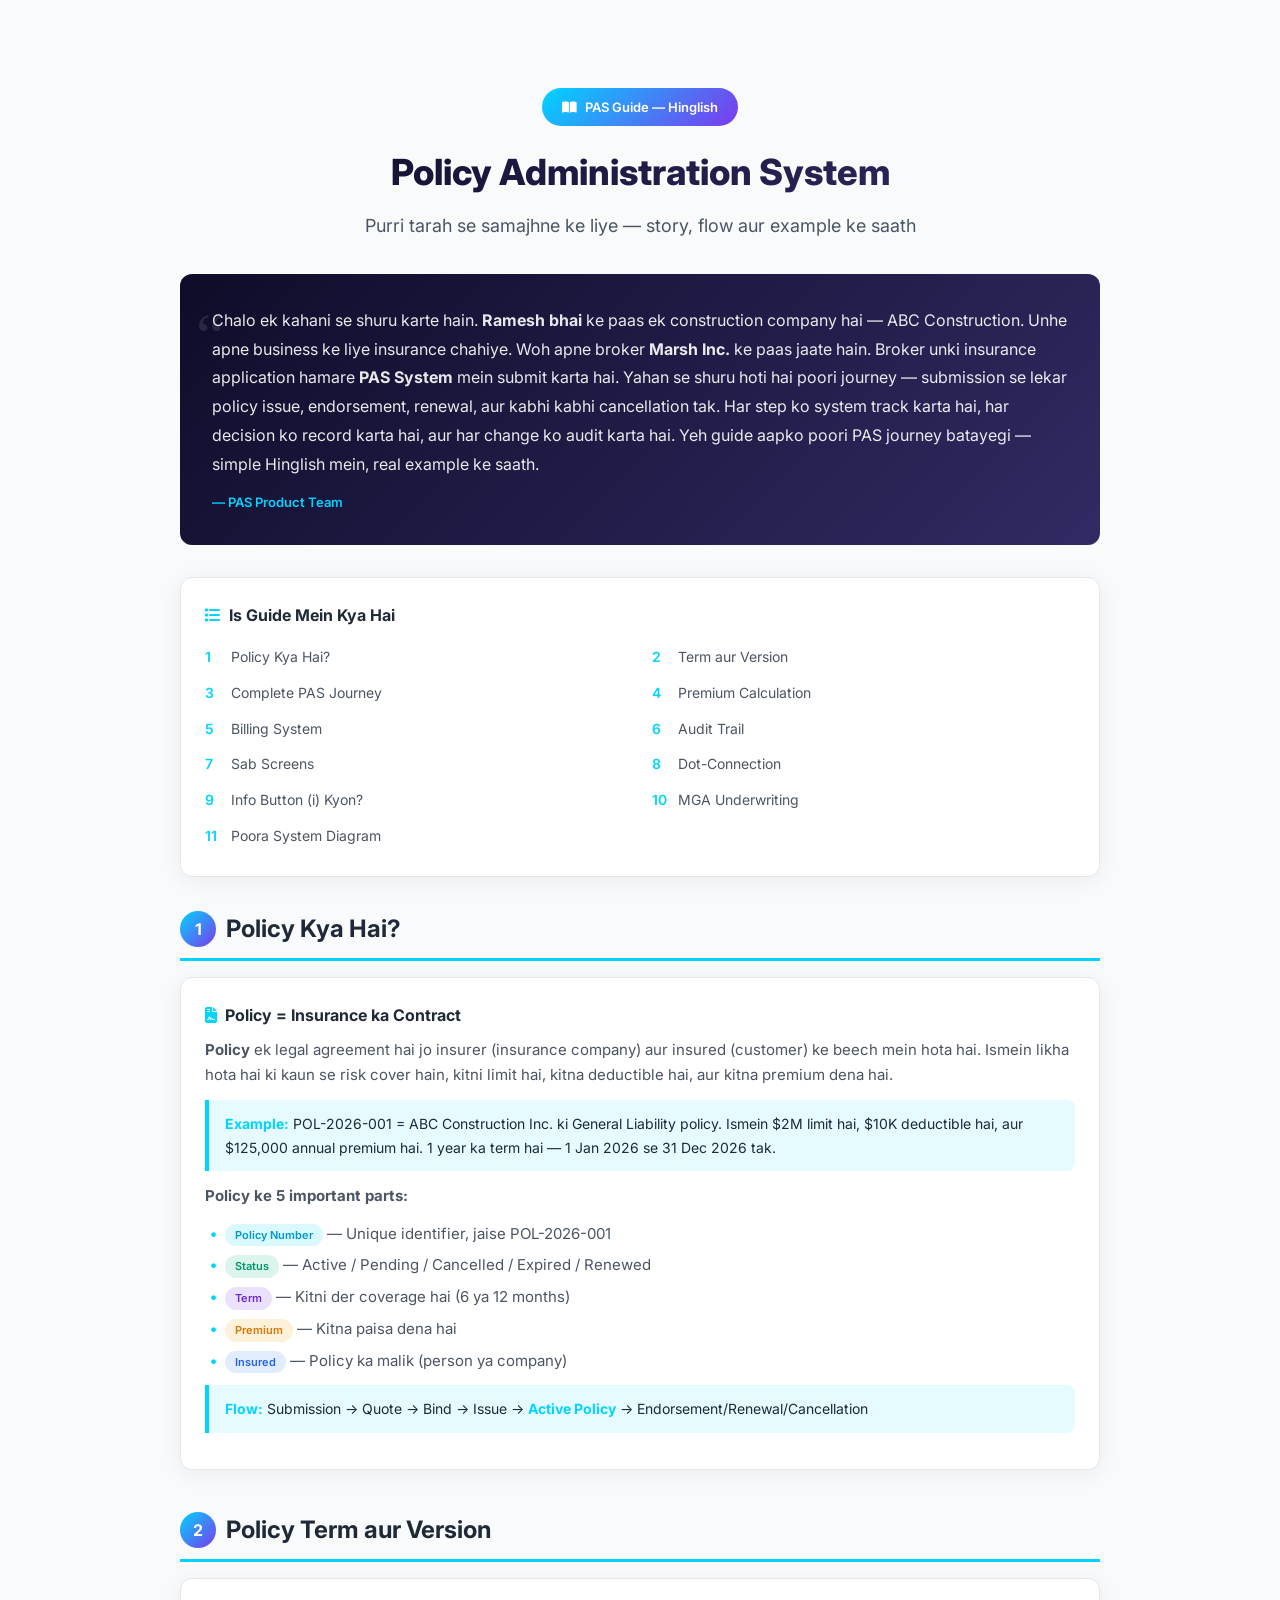
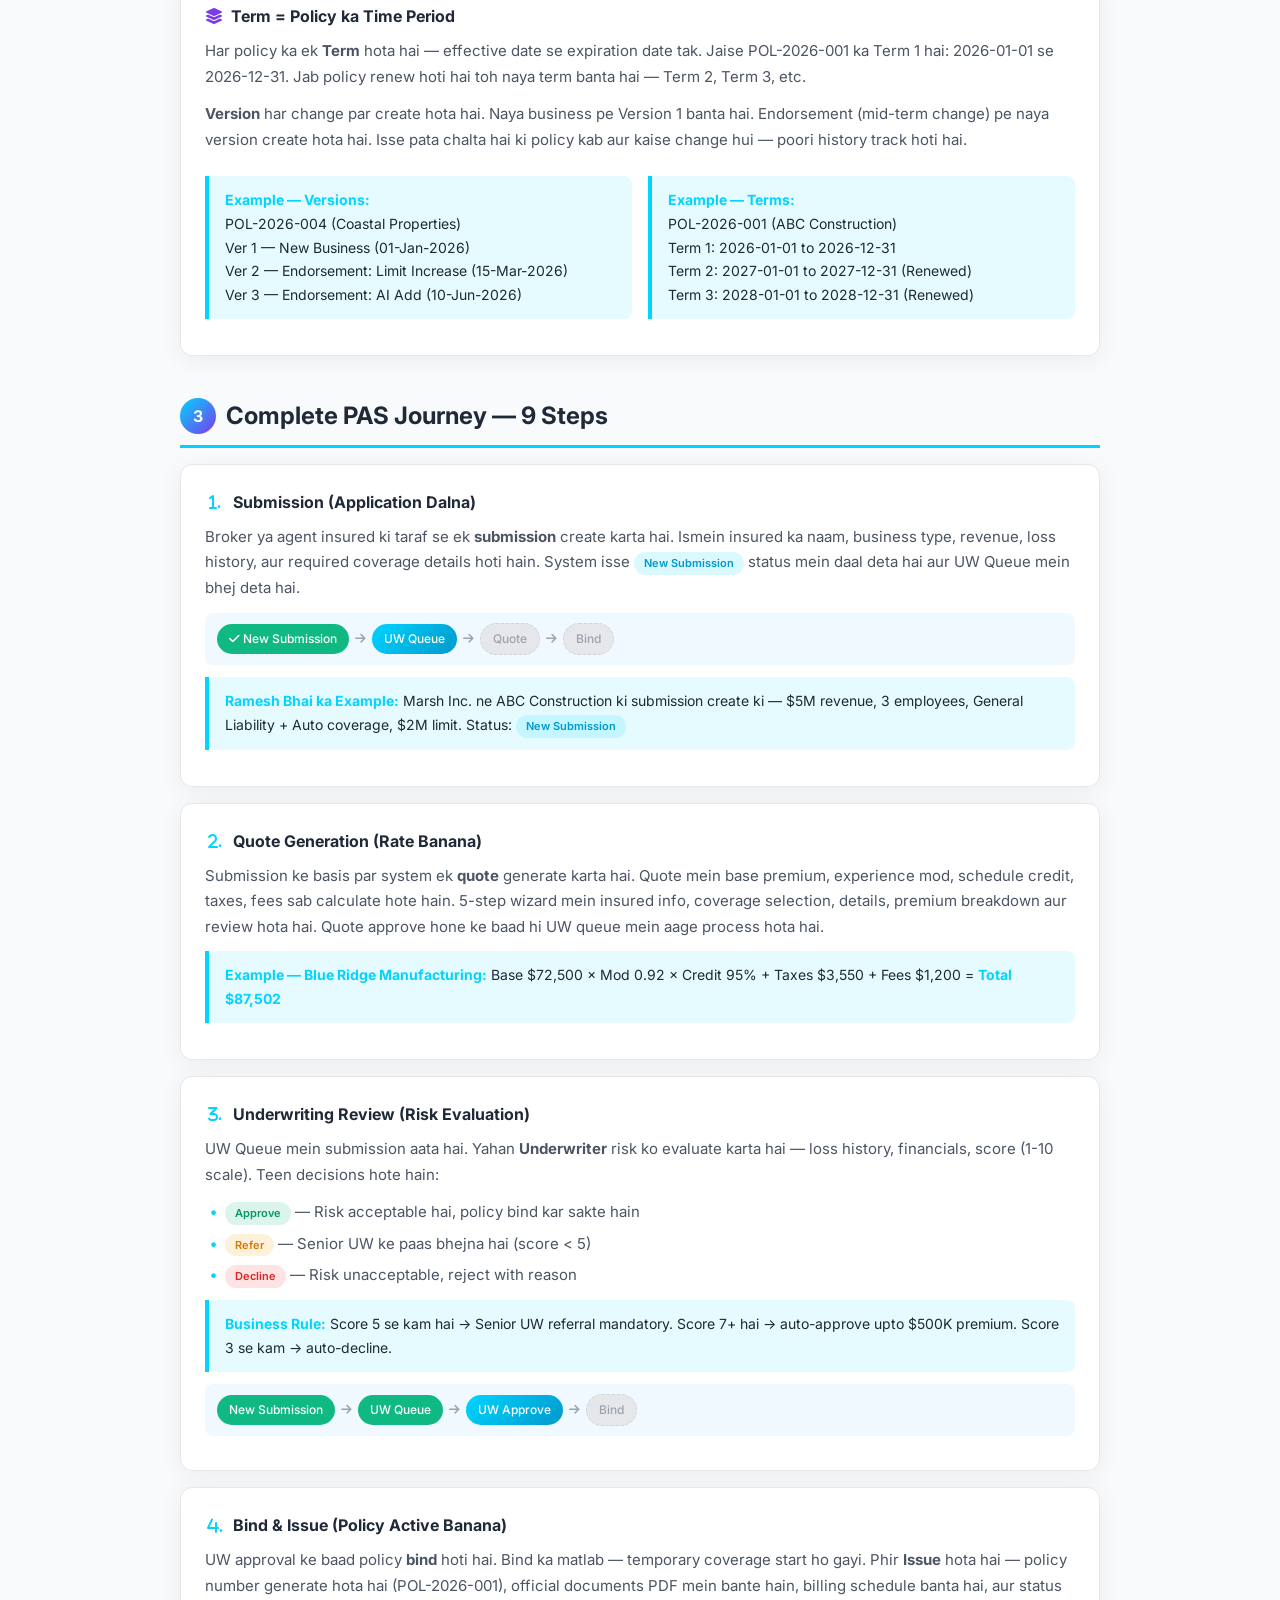
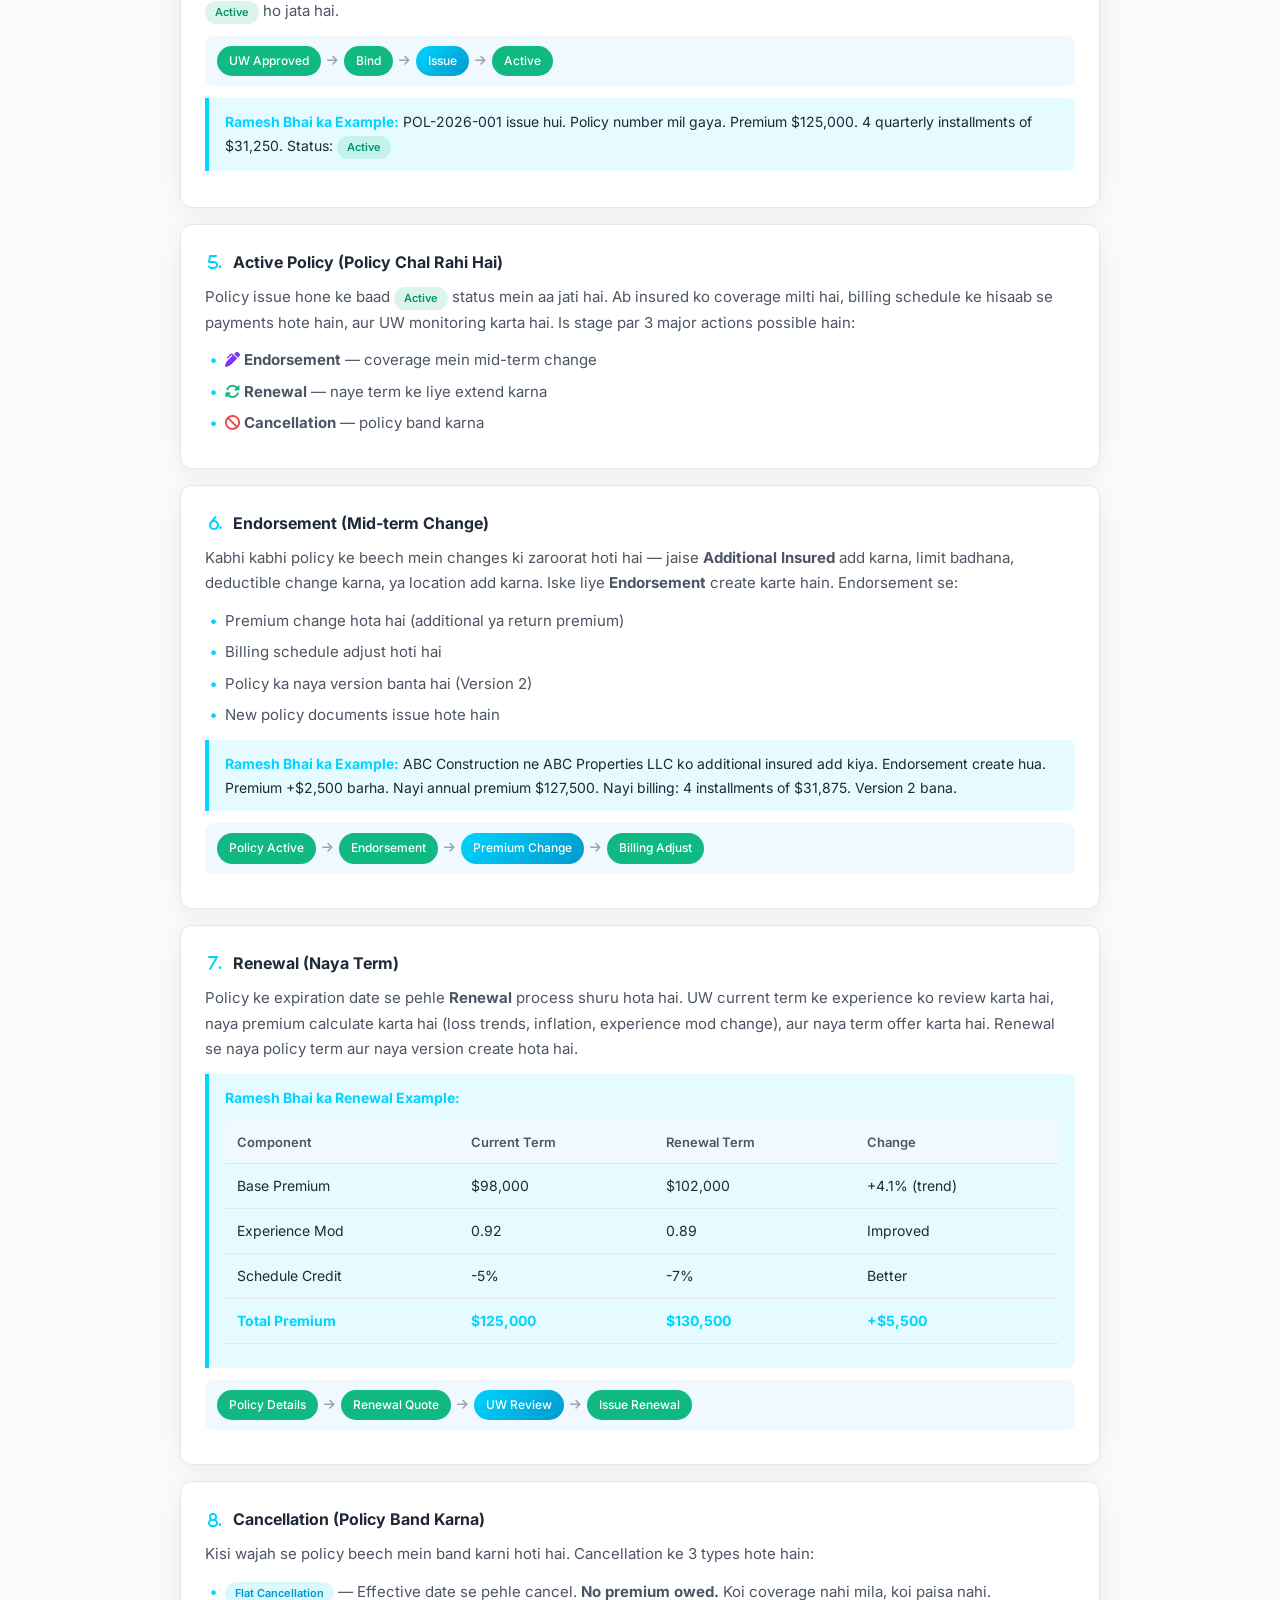
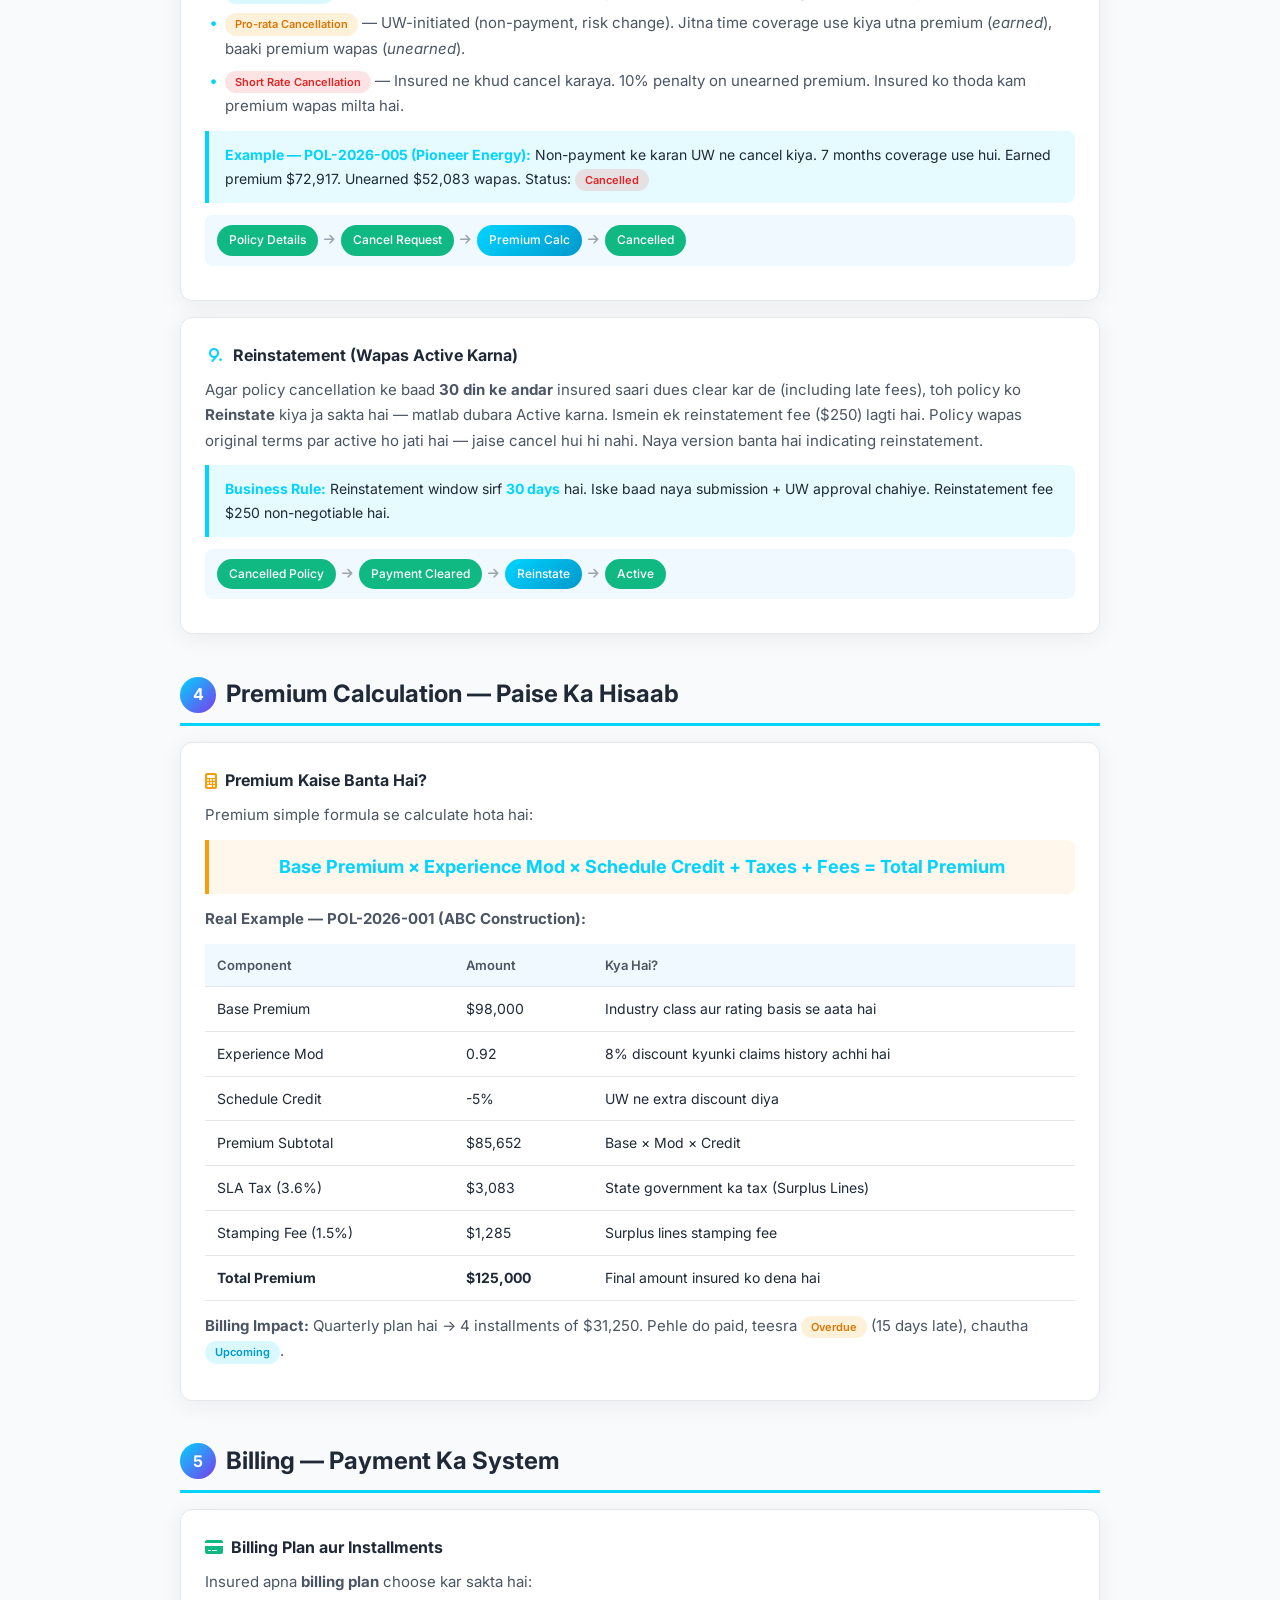
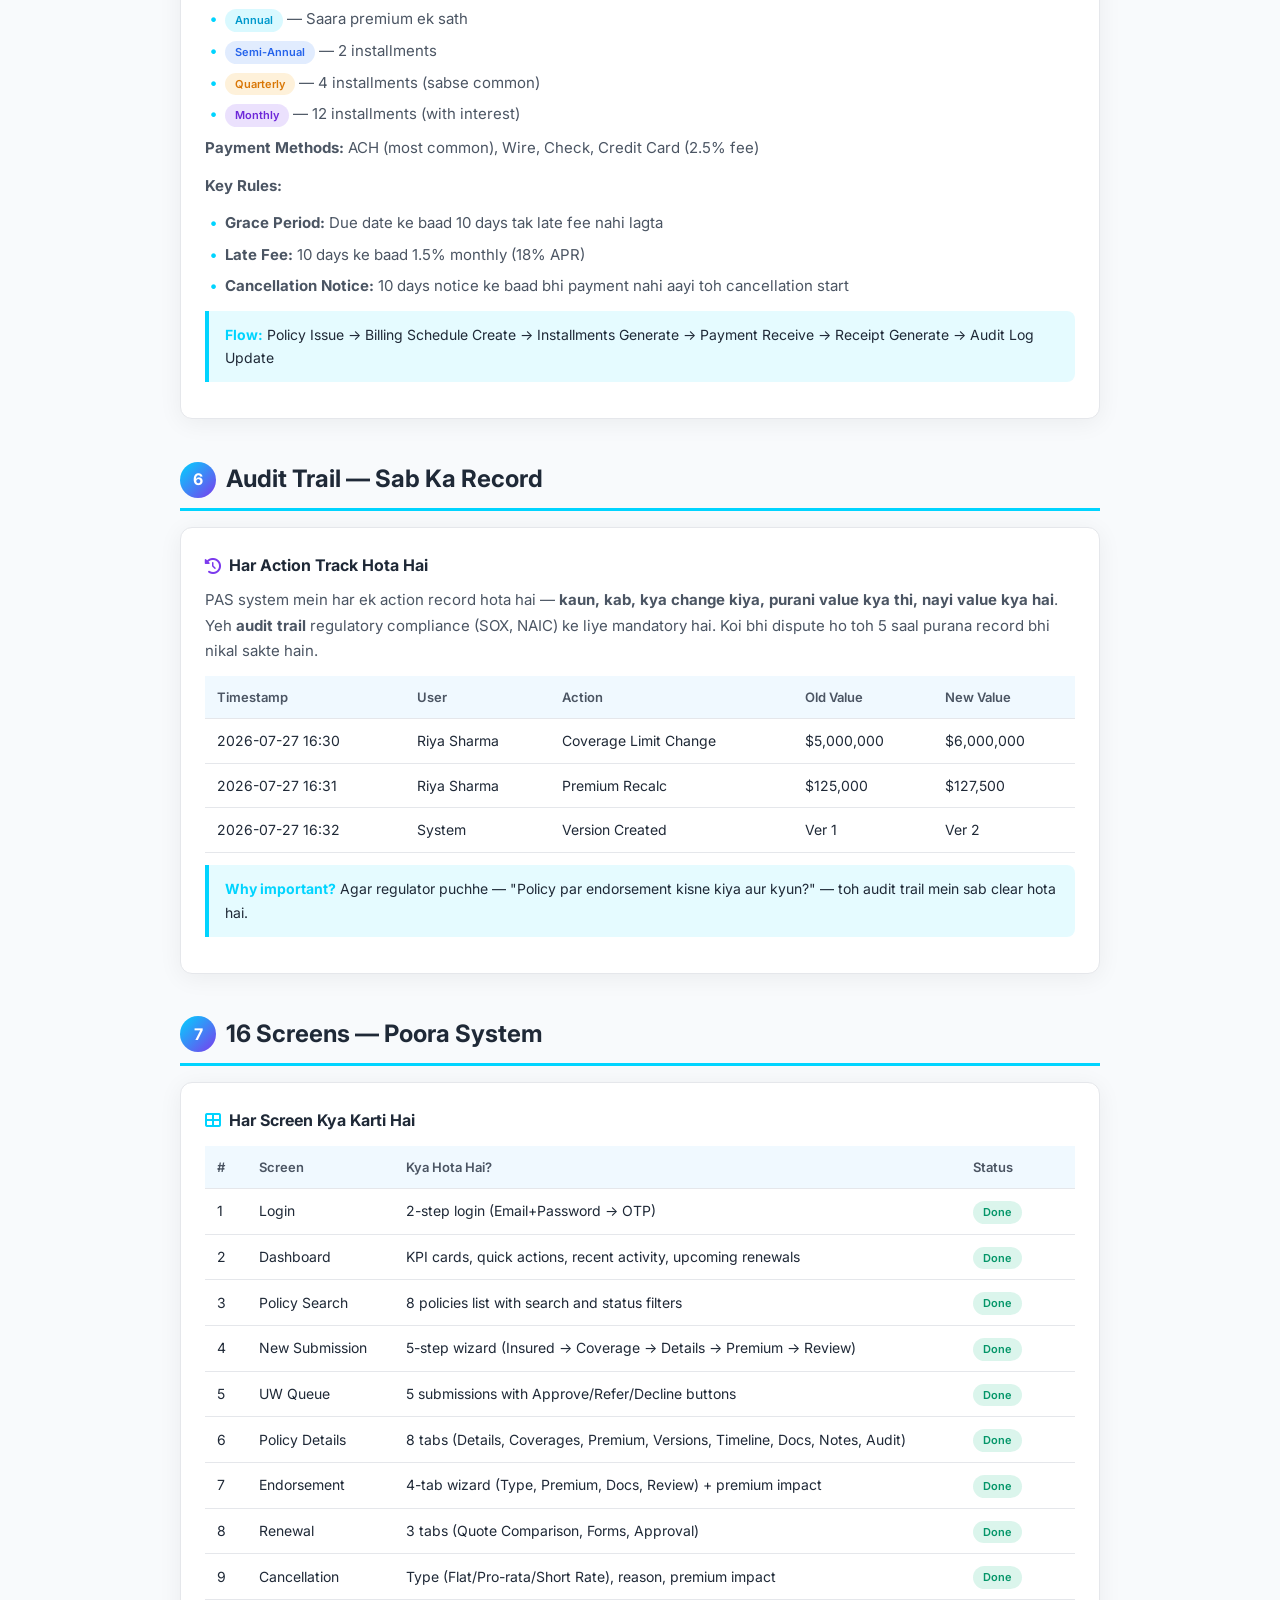
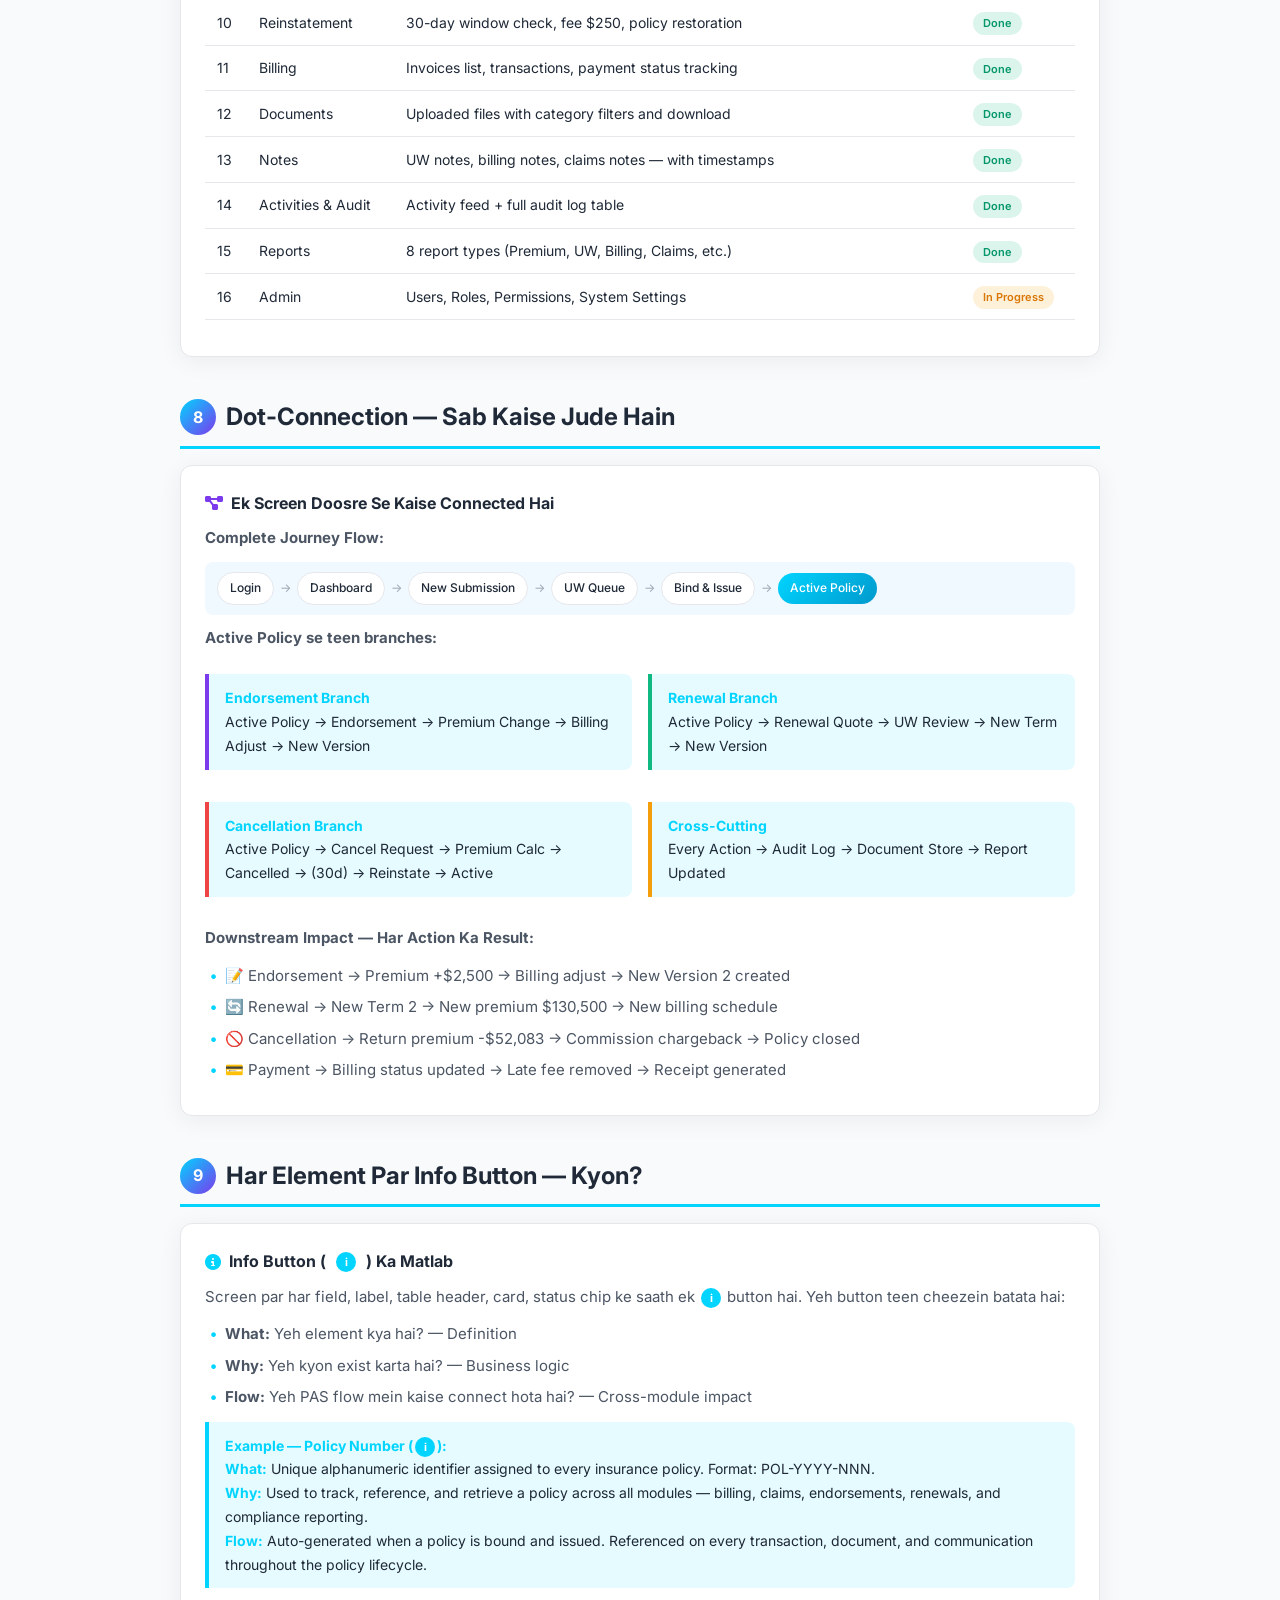
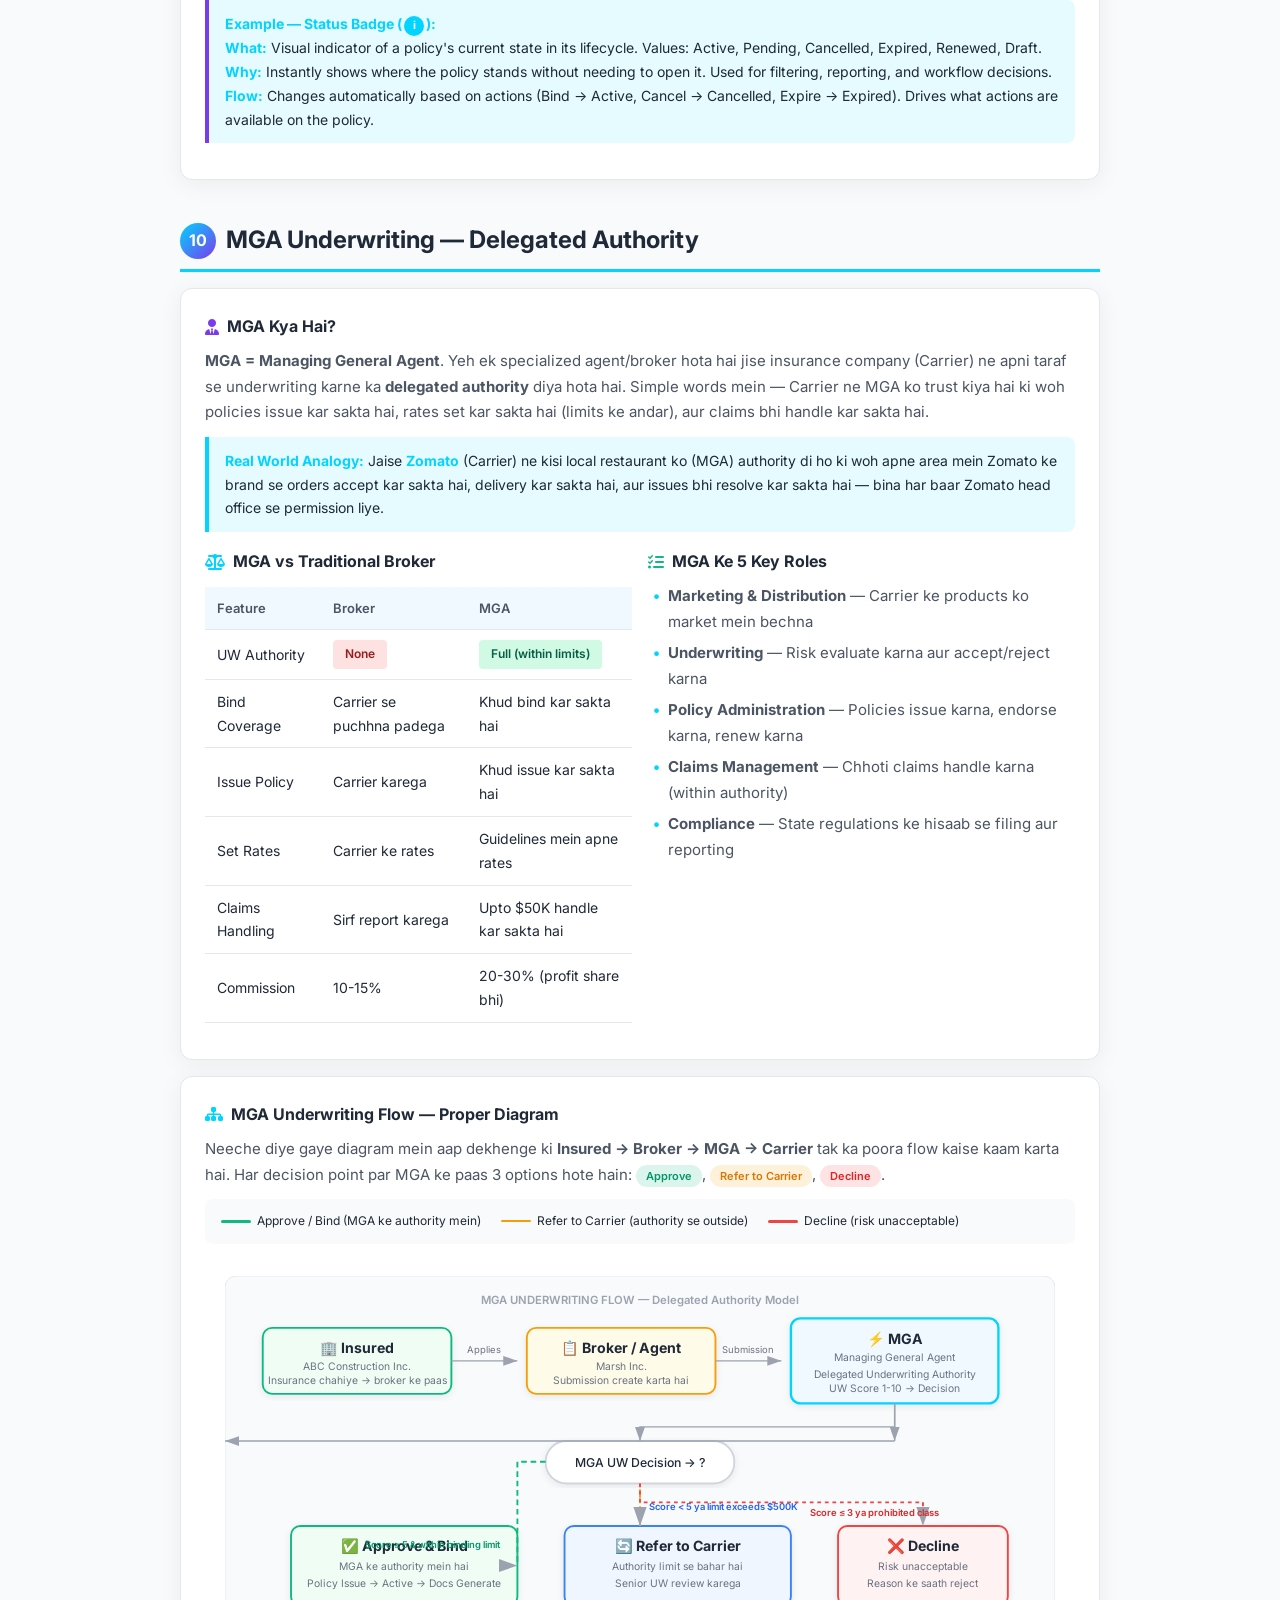
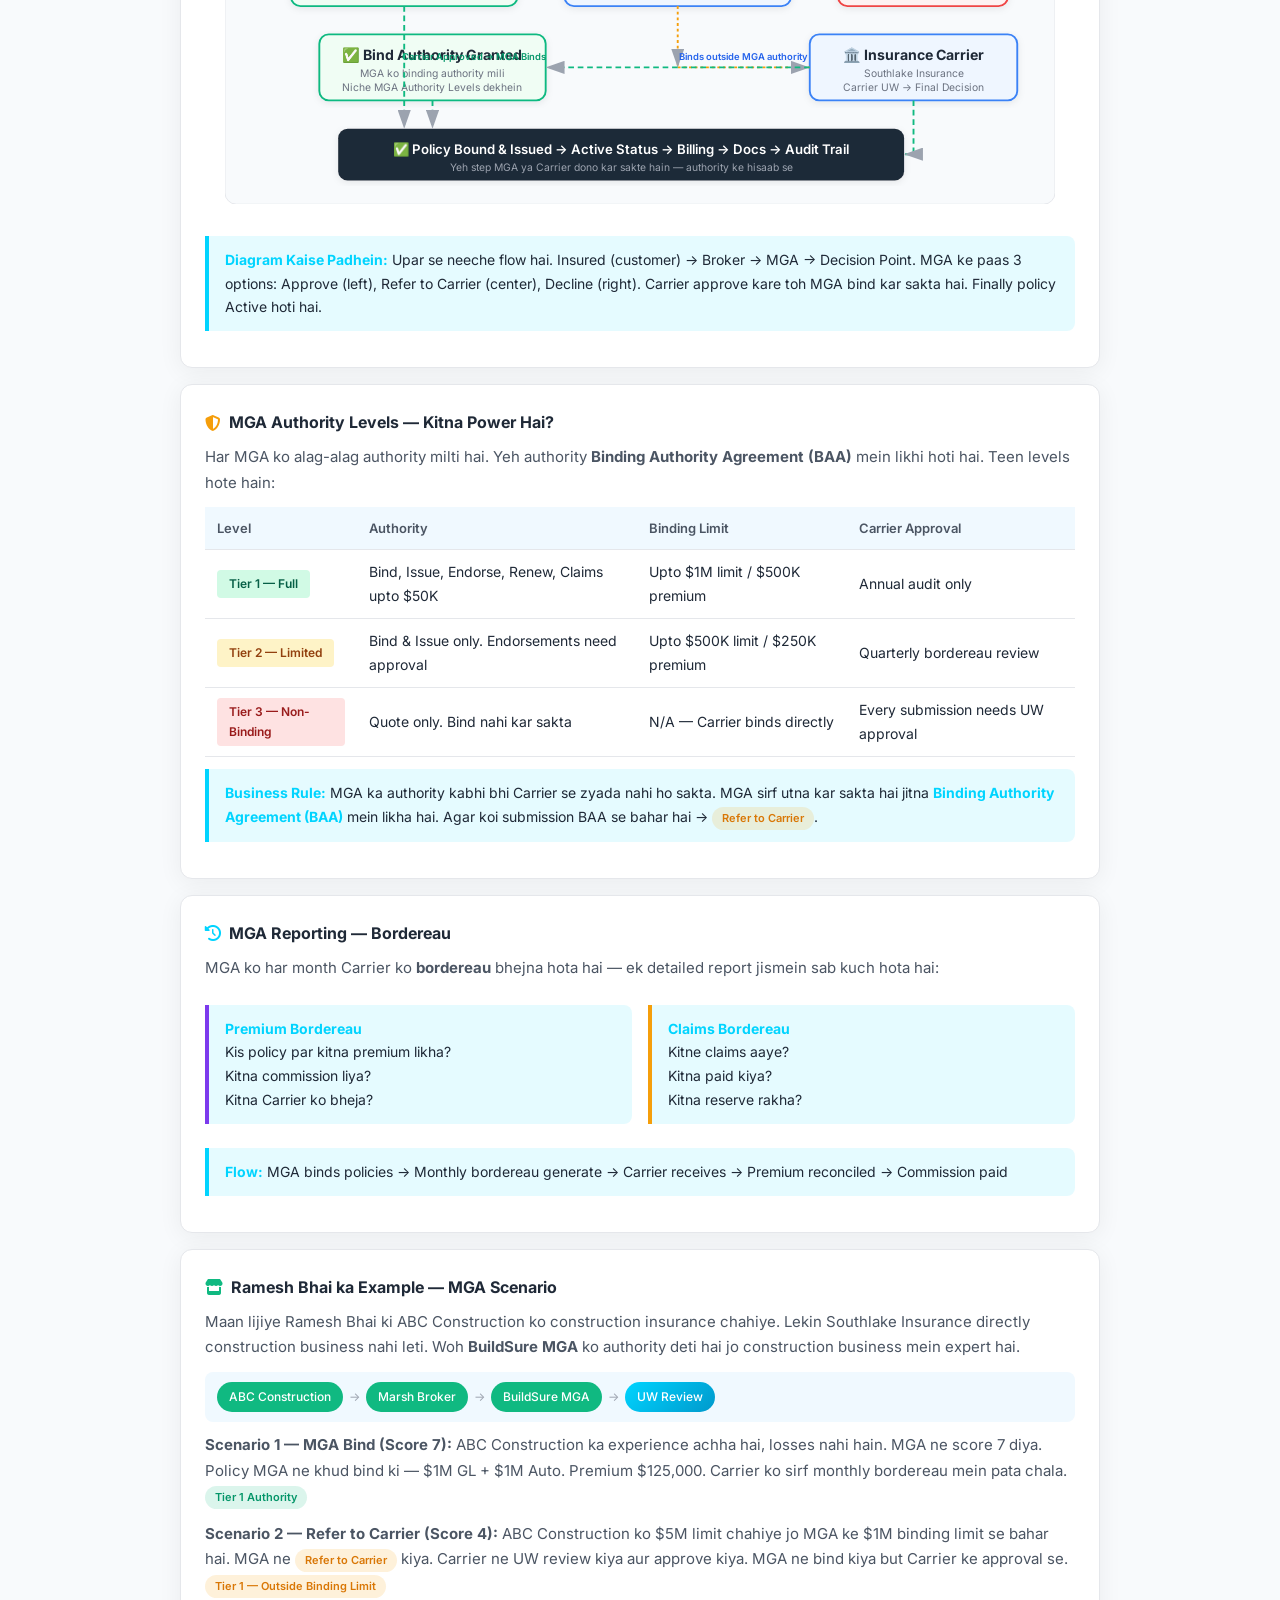
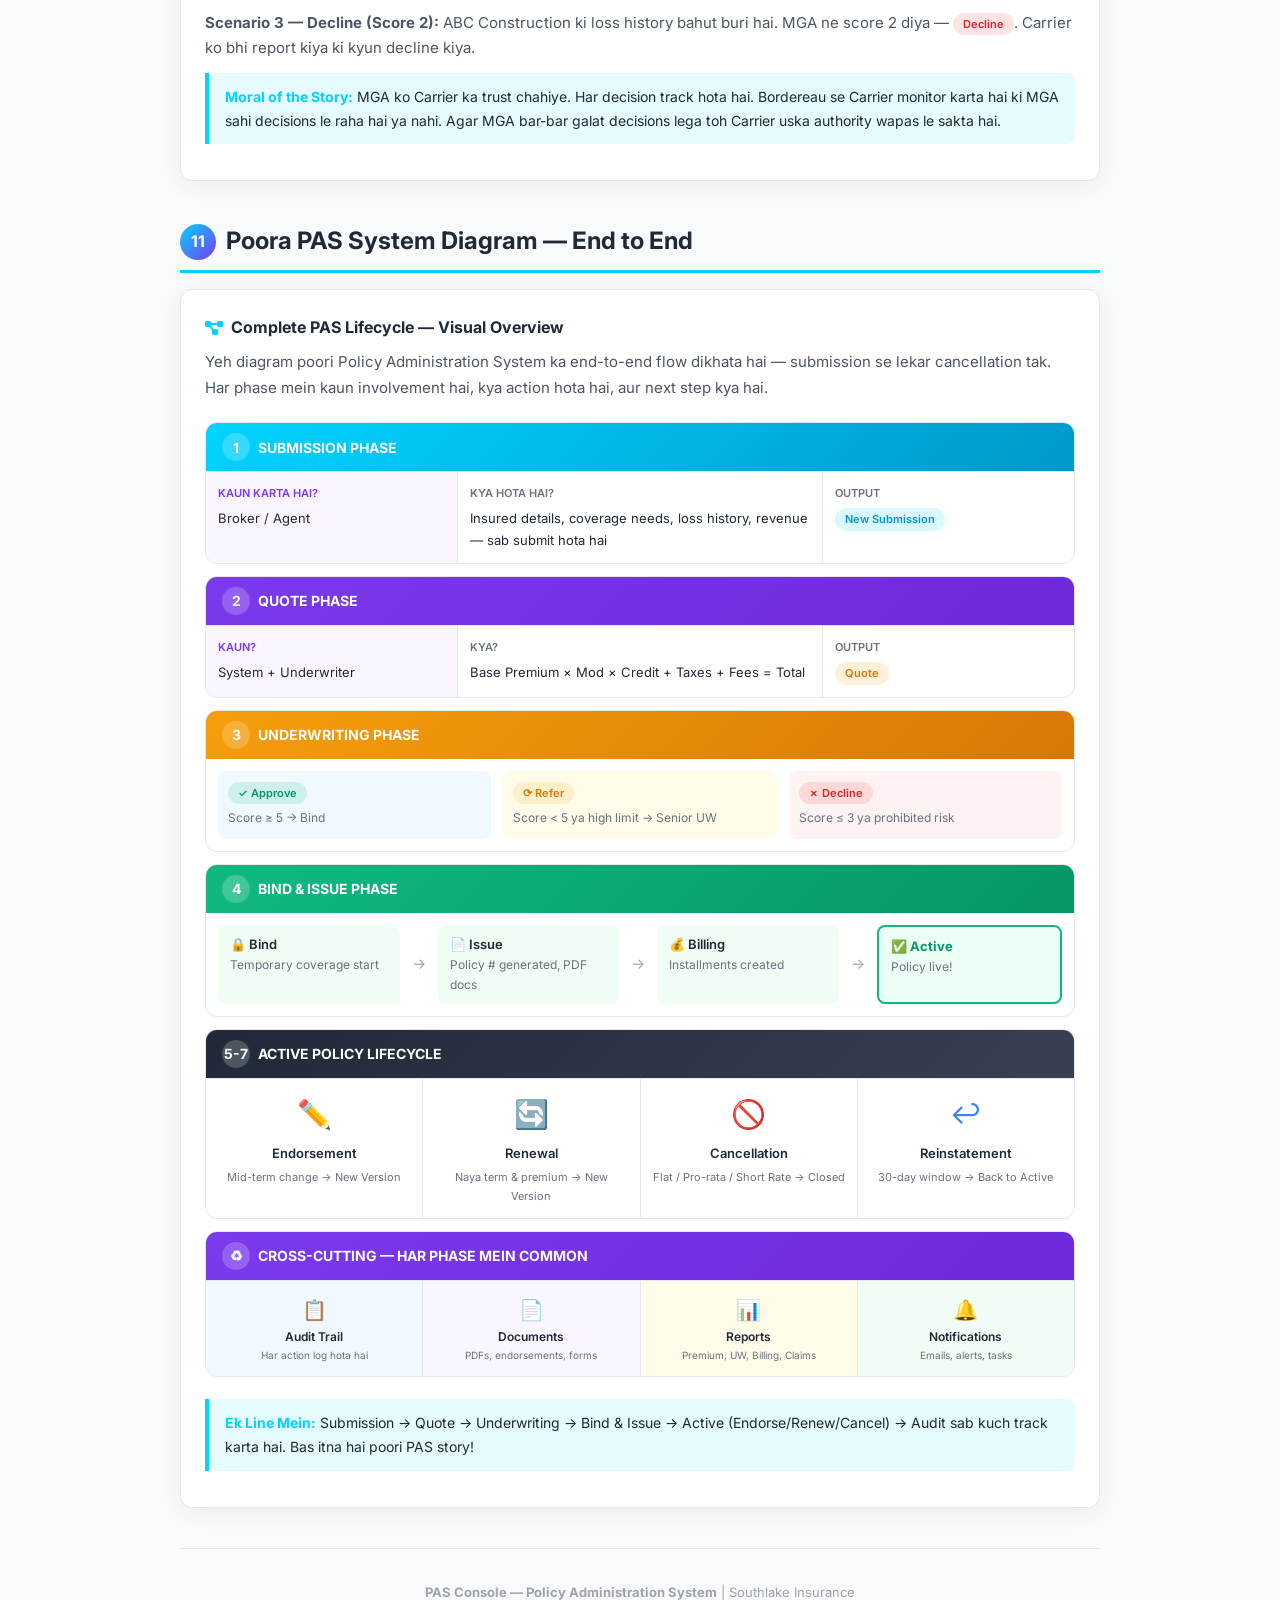
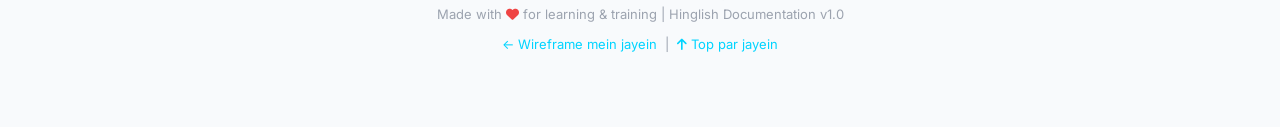
==== documentation.html @ af27632f "policy wirreframe" ====
<!DOCTYPE html>
<html lang="hi">
<head>
<meta charset="UTF-8">
<meta name="viewport" content="width=device-width, initial-scale=1.0">
<title>PAS Documentation — Hinglish</title>
<link href="https://fonts.googleapis.com/css2?family=Inter:wght@400;500;600;700;800&display=swap" rel="stylesheet">
<link rel="stylesheet" href="https://cdnjs.cloudflare.com/ajax/libs/font-awesome/6.5.0/css/all.min.css">
<style>
:root {
  --accent: #00d4ff;
  --secondary: #7c3aed;
  --success: #10b981;
  --warning: #f59e0b;
  --danger: #ef4444;
  --info: #3b82f6;
  --text: #1f2937;
  --text-secondary: #4b5563;
  --text-muted: #9ca3af;
  --bg: #f8fafc;
  --card-bg: #ffffff;
  --border: #e5e7eb;
  --radius: 12px;
  --radius-sm: 8px;
  --shadow: 0 4px 24px rgba(0,0,0,0.06);
}
*, *::before, *::after { box-sizing: border-box; margin: 0; padding: 0; }
html { scroll-behavior: smooth; }
body { font-family: 'Inter', -apple-system, sans-serif; font-size: 15px; color: var(--text); background: var(--bg); line-height: 1.7; }
.container { max-width: 960px; margin: 0 auto; padding: 40px 20px; }

/* Header */
.header { text-align: center; padding: 48px 0 32px; }
.header .badge { display: inline-flex; align-items: center; gap: 8px; background: linear-gradient(135deg, #00d4ff, #7c3aed); color: #fff; padding: 8px 20px; border-radius: 20px; font-size: 13px; font-weight: 600; margin-bottom: 16px; }
.header h1 { font-size: 36px; font-weight: 800; background: linear-gradient(135deg, #0f0c29, #302b63); -webkit-background-clip: text; -webkit-text-fill-color: transparent; background-clip: text; }
.header p { font-size: 18px; color: var(--text-secondary); margin-top: 8px; }

/* Story Box */
.story-box { background: linear-gradient(135deg, #0f0c29, #302b63); color: #fff; padding: 32px; border-radius: var(--radius); margin-bottom: 32px; position: relative; overflow: hidden; }
.story-box::before { content: '\201C'; position: absolute; top: 8px; left: 16px; font-size: 64px; color: rgba(255,255,255,0.1); font-family: serif; }
.story-box p { font-size: 16px; line-height: 1.8; color: rgba(255,255,255,0.9); }
.story-box .author { margin-top: 12px; font-size: 13px; color: var(--accent); font-weight: 600; }

/* Section */
.section { margin-bottom: 40px; }
.section h2 { font-size: 24px; font-weight: 700; display: flex; align-items: center; gap: 10px; margin-bottom: 16px; padding-bottom: 8px; border-bottom: 3px solid var(--accent); }
.section h2 .num { display: inline-flex; align-items: center; justify-content: center; min-width: 36px; height: 36px; border-radius: 50%; background: linear-gradient(135deg, var(--accent), var(--secondary)); color: #fff; font-size: 16px; font-weight: 700; padding: 0 4px; }
.section h3 { font-size: 18px; font-weight: 600; color: var(--secondary); margin: 16px 0 8px; display: flex; align-items: center; gap: 8px; }
.section p { margin-bottom: 12px; color: var(--text-secondary); }

/* Card */
.card { background: var(--card-bg); border: 1px solid var(--border); border-radius: var(--radius); padding: 24px; margin-bottom: 16px; box-shadow: var(--shadow); }
.card h4 { font-size: 16px; font-weight: 700; margin-bottom: 8px; display: flex; align-items: center; gap: 8px; }
.card ul { padding-left: 20px; margin-bottom: 8px; list-style: none; }
.card ul li { margin-bottom: 6px; color: var(--text-secondary); padding-left: 0; }
.card ul li::before { content: '\2022'; color: var(--accent); font-weight: bold; display: inline-block; width: 1em; margin-left: -1em; }

/* Highlight box */
.highlight { background: rgba(0, 212, 255, 0.1); border-left: 4px solid var(--accent); padding: 12px 16px; border-radius: 0 var(--radius-sm) var(--radius-sm) 0; margin: 12px 0; font-size: 14px; }
.highlight strong { color: var(--accent); }

/* Flow rows */
.flow-row { display: flex; align-items: center; gap: 6px; flex-wrap: wrap; margin: 10px 0; padding: 10px 12px; background: #f0f9ff; border-radius: 8px; font-size: 12px; }
.flow-row .step { padding: 5px 12px; background: #fff; border: 1px solid var(--border); border-radius: 20px; font-weight: 500; white-space: nowrap; }
.flow-row .arrow { color: var(--text-muted); font-size: 12px; }
.flow-row .step.current { background: linear-gradient(135deg, var(--accent), #0099cc); color: #fff; border: none; }
.flow-row .step.done { background: var(--success); color: #fff; border: none; }
.flow-row .step.future { background: #e5e7eb; color: #9ca3af; border: 1px dashed #d1d5db; }

/* Tags */
.tag { display: inline-flex; align-items: center; gap: 4px; padding: 2px 10px; border-radius: 12px; font-size: 11px; font-weight: 600; }
.tag-blue { background: rgba(0,212,255,0.15); color: #0099cc; }
.tag-green { background: rgba(16,185,129,0.15); color: #059669; }
.tag-purple { background: rgba(124,58,237,0.15); color: #6d28d9; }
.tag-red { background: rgba(239,68,68,0.15); color: #dc2626; }
.tag-yellow { background: rgba(245,158,11,0.15); color: #d97706; }
.tag-info { background: rgba(59,130,246,0.15); color: #2563eb; }
.tag-pink { background: rgba(236,72,153,0.15); color: #db2777; }

/* Table */
table { width: 100%; border-collapse: collapse; margin: 12px 0; font-size: 14px; }
th, td { padding: 10px 12px; text-align: left; border-bottom: 1px solid var(--border); }
th { background: #f0f9ff; font-weight: 600; font-size: 13px; color: var(--text-secondary); }
tr:hover td { background: #f8fafc; }

/* Info icon demo */
.info-demo { display: inline-flex; align-items: center; justify-content: center; width: 20px; height: 20px; border-radius: 50%; background: var(--accent); color: #fff; font-size: 11px; font-weight: 700; cursor: pointer; margin: 0 2px; }

/* Footer */
.footer { text-align: center; padding: 32px 0; color: var(--text-muted); font-size: 13px; border-top: 1px solid var(--border); margin-top: 40px; }
.footer a { color: var(--accent); text-decoration: none; }

/* TOC */
.toc { background: var(--card-bg); border: 1px solid var(--border); border-radius: var(--radius); padding: 24px; margin-bottom: 32px; box-shadow: var(--shadow); }
.toc h3 { font-size: 16px; font-weight: 700; margin-bottom: 12px; display: flex; align-items: center; gap: 8px; }
.toc-grid { display: grid; grid-template-columns: 1fr 1fr; gap: 4px 24px; }
.toc-grid a { color: var(--text-secondary); text-decoration: none; font-size: 14px; padding: 4px 0; display: flex; align-items: center; gap: 6px; transition: color 0.2s; }
.toc-grid a:hover { color: var(--accent); }
.toc-grid a .toc-num { color: var(--accent); font-weight: 600; min-width: 20px; }
@media (max-width: 600px) {
  .header h1 { font-size: 24px; }
  .toc-grid { grid-template-columns: 1fr; }
  .flow-row { font-size: 10px; padding: 6px; }
  .flow-row .step { padding: 3px 8px; }
  .card { padding: 16px; }
  .story-box { padding: 20px; }
}

/* Two column layout */
.cols { display: flex; gap: 16px; }
.cols > * { flex: 1; }
@media (max-width: 600px) { .cols { flex-direction: column; } }

/* ===== MGA DIAGRAM ===== */
.diagram { padding: 20px; overflow-x: auto; }
.diagram-svg { width: 100%; max-width: 900px; height: auto; display: block; margin: 0 auto; }
.diagram-box { fill: #fff; stroke: #e5e7eb; stroke-width: 1.5; rx: 10; ry: 10; transition: all 0.2s; }
.diagram-box:hover { filter: drop-shadow(0 4px 12px rgba(0,0,0,0.1)); }
.diagram-box.carrier { fill: #eff6ff; stroke: #3b82f6; }
.diagram-box.mga { fill: #f0f9ff; stroke: #00d4ff; }
.diagram-box.broker { fill: #fefce8; stroke: #f59e0b; }
.diagram-box.insured { fill: #f0fdf4; stroke: #10b981; }
.diagram-box.uw { fill: #faf5ff; stroke: #7c3aed; }
.diagram-text { font-family: 'Inter', sans-serif; font-size: 13px; fill: #1f2937; font-weight: 500; }
.diagram-text.title { font-size: 15px; font-weight: 700; }
.diagram-text.sub { font-size: 11px; fill: #6b7280; font-weight: 400; }
.diagram-arrow { stroke: #9ca3af; stroke-width: 1.5; fill: none; marker-end: url(#arrowhead); }
.diagram-arrow.approve { stroke: #10b981; stroke-width: 2; stroke-dasharray: 6,4; }
.diagram-arrow.decline { stroke: #ef4444; stroke-width: 2; stroke-dasharray: 4,4; }
.diagram-arrow.refer { stroke: #f59e0b; stroke-width: 2; stroke-dasharray: 3,3; }
.diagram-label { font-family: 'Inter', sans-serif; font-size: 10px; fill: #6b7280; }
.diagram-label.green { fill: #059669; font-weight: 600; }
.diagram-label.red { fill: #dc2626; font-weight: 600; }
.diagram-label.blue { fill: #2563eb; font-weight: 600; }
.diagram-decision { fill: #fff; stroke: #d1d5db; stroke-width: 1.5; rx: 20; ry: 20; }

/* ===== FLOW DIAGRAM 2 ===== */
.flow-diagram { font-family: 'Inter', sans-serif; }
.flow-diagram .phase { display: flex; align-items: center; gap: 4px; margin-bottom: 6px; }
.flow-diagram .phase-box { padding: 8px 16px; border-radius: 8px; font-size: 12px; font-weight: 600; white-space: nowrap; border: 2px solid; }
.flow-diagram .phase-box.system { background: #f0f9ff; border-color: #00d4ff; color: #0099cc; }
.flow-diagram .phase-box.mga-box { background: #faf5ff; border-color: #7c3aed; color: #6d28d9; }
.flow-diagram .phase-box.carrier-box { background: #eff6ff; border-color: #3b82f6; color: #2563eb; }
.flow-diagram .phase-box.insured-box { background: #f0fdf4; border-color: #10b981; color: #059669; }
.flow-diagram .phase-arrow { color: #9ca3af; font-size: 14px; }
.flow-diagram .phase-label { font-size: 10px; color: #9ca3af; text-align: center; margin-top: 2px; }

/* Authority table */
.auth-level { display: inline-block; padding: 4px 12px; border-radius: 4px; font-size: 12px; font-weight: 600; }
.auth-level.full { background: #d1fae5; color: #065f46; }
.auth-level.limited { background: #fef3c7; color: #92400e; }
.auth-level.none { background: #fee2e2; color: #991b1b; }

/* Mermaid-like legend */
.legend { display: flex; gap: 20px; flex-wrap: wrap; margin: 12px 0; padding: 12px 16px; background: #f9fafb; border-radius: 8px; font-size: 12px; }
.legend-item { display: flex; align-items: center; gap: 6px; }
.legend-line { width: 30px; height: 3px; border-radius: 2px; }
.legend-line.approve { background: #10b981; }
.legend-line.decline { background: #ef4444; }
.legend-line.refer { background: #f59e0b; border: 1px dashed #f59e0b; height: 0; }
</style>
</head>
<body>
<div class="container">

<!-- ==================== HEADER ==================== -->
<div class="header">
  <div class="badge"><i class="fas fa-book-open"></i> PAS Guide — Hinglish</div>
  <h1>Policy Administration System</h1>
  <p>Purri tarah se samajhne ke liye — story, flow aur example ke saath</p>
</div>

<!-- ==================== STORY ==================== -->
<div class="story-box">
  <p>Chalo ek kahani se shuru karte hain. <strong>Ramesh bhai</strong> ke paas ek construction company hai — ABC Construction. Unhe apne business ke liye insurance chahiye. Woh apne broker <strong>Marsh Inc.</strong> ke paas jaate hain. Broker unki insurance application hamare <strong>PAS System</strong> mein submit karta hai. Yahan se shuru hoti hai poori journey — submission se lekar policy issue, endorsement, renewal, aur kabhi kabhi cancellation tak. Har step ko system track karta hai, har decision ko record karta hai, aur har change ko audit karta hai. Yeh guide aapko poori PAS journey batayegi — simple Hinglish mein, real example ke saath.</p>
  <div class="author">— PAS Product Team</div>
</div>

<!-- ==================== TOC ==================== -->
<div class="toc">
  <h3><i class="fas fa-list" style="color:var(--accent);"></i> Is Guide Mein Kya Hai</h3>
  <div class="toc-grid">
    <a href="#p1"><span class="toc-num">1</span> Policy Kya Hai?</a>
    <a href="#p2"><span class="toc-num">2</span> Term aur Version</a>
    <a href="#p3"><span class="toc-num">3</span> Complete PAS Journey</a>
    <a href="#p4"><span class="toc-num">4</span> Premium Calculation</a>
    <a href="#p5"><span class="toc-num">5</span> Billing System</a>
    <a href="#p6"><span class="toc-num">6</span> Audit Trail</a>
    <a href="#p7"><span class="toc-num">7</span> Sab Screens</a>
    <a href="#p8"><span class="toc-num">8</span> Dot-Connection</a>
    <a href="#p9"><span class="toc-num">9</span> Info Button (i) Kyon?</a>
    <a href="#p10"><span class="toc-num">10</span> MGA Underwriting</a>
    <a href="#p11"><span class="toc-num">11</span> Poora System Diagram</a>
  </div>
</div>

<!-- ==================== 1. POLICY KYA HAI ==================== -->
<div class="section" id="p1">
<h2><span class="num">1</span> Policy Kya Hai?</h2>
<div class="card">
  <h4><i class="fas fa-file-contract" style="color:var(--accent);"></i> Policy = Insurance ka Contract</h4>
  <p><strong>Policy</strong> ek legal agreement hai jo insurer (insurance company) aur insured (customer) ke beech mein hota hai. Ismein likha hota hai ki kaun se risk cover hain, kitni limit hai, kitna deductible hai, aur kitna premium dena hai.</p>
  <div class="highlight"><strong>Example:</strong> POL-2026-001 = ABC Construction Inc. ki General Liability policy. Ismein $2M limit hai, $10K deductible hai, aur $125,000 annual premium hai. 1 year ka term hai — 1 Jan 2026 se 31 Dec 2026 tak.</div>
  <p><strong>Policy ke 5 important parts:</strong></p>
  <ul>
    <li><span class="tag tag-blue">Policy Number</span> — Unique identifier, jaise POL-2026-001</li>
    <li><span class="tag tag-green">Status</span> — Active / Pending / Cancelled / Expired / Renewed</li>
    <li><span class="tag tag-purple">Term</span> — Kitni der coverage hai (6 ya 12 months)</li>
    <li><span class="tag tag-yellow">Premium</span> — Kitna paisa dena hai</li>
    <li><span class="tag tag-info">Insured</span> — Policy ka malik (person ya company)</li>
  </ul>
  <div class="highlight"><strong>Flow:</strong> Submission → Quote → Bind → Issue → <strong>Active Policy</strong> → Endorsement/Renewal/Cancellation</div>
</div>
</div>

<!-- ==================== 2. TERM AUR VERSION ==================== -->
<div class="section" id="p2">
<h2><span class="num">2</span> Policy Term aur Version</h2>
<div class="card">
  <h4><i class="fas fa-layer-group" style="color:var(--secondary);"></i> Term = Policy ka Time Period</h4>
  <p>Har policy ka ek <strong>Term</strong> hota hai — effective date se expiration date tak. Jaise POL-2026-001 ka Term 1 hai: 2026-01-01 se 2026-12-31. Jab policy renew hoti hai toh naya term banta hai — Term 2, Term 3, etc.</p>
  <p><strong>Version</strong> har change par create hota hai. Naya business pe Version 1 banta hai. Endorsement (mid-term change) pe naya version create hota hai. Isse pata chalta hai ki policy kab aur kaise change hui — poori history track hoti hai.</p>
  <div class="cols">
    <div>
      <div class="highlight"><strong>Example — Versions:</strong><br>POL-2026-004 (Coastal Properties)<br>Ver 1 — New Business (01-Jan-2026)<br>Ver 2 — Endorsement: Limit Increase (15-Mar-2026)<br>Ver 3 — Endorsement: AI Add (10-Jun-2026)</div>
    </div>
    <div>
      <div class="highlight"><strong>Example — Terms:</strong><br>POL-2026-001 (ABC Construction)<br>Term 1: 2026-01-01 to 2026-12-31<br>Term 2: 2027-01-01 to 2027-12-31 (Renewed)<br>Term 3: 2028-01-01 to 2028-12-31 (Renewed)</div>
    </div>
  </div>
</div>
</div>

<!-- ==================== 3. COMPLETE PAS JOURNEY ==================== -->
<div class="section" id="p3">
<h2><span class="num">3</span> Complete PAS Journey — 9 Steps</h2>

<!-- Step 1 -->
<div class="card">
<h4><i class="fas fa-fw" style="color:var(--accent);">1.</i> Submission (Application Dalna)</h4>
<p>Broker ya agent insured ki taraf se ek <strong>submission</strong> create karta hai. Ismein insured ka naam, business type, revenue, loss history, aur required coverage details hoti hain. System isse <span class="tag tag-blue">New Submission</span> status mein daal deta hai aur UW Queue mein bhej deta hai.</p>
<div class="flow-row">
  <span class="step done"><i class="fas fa-check"></i> New Submission</span>
  <span class="arrow"><i class="fas fa-arrow-right"></i></span>
  <span class="step current">UW Queue</span>
  <span class="arrow"><i class="fas fa-arrow-right"></i></span>
  <span class="step future">Quote</span>
  <span class="arrow"><i class="fas fa-arrow-right"></i></span>
  <span class="step future">Bind</span>
</div>
<div class="highlight"><strong>Ramesh Bhai ka Example:</strong> Marsh Inc. ne ABC Construction ki submission create ki — $5M revenue, 3 employees, General Liability + Auto coverage, $2M limit. Status: <span class="tag tag-blue">New Submission</span></div>
</div>

<!-- Step 2 -->
<div class="card">
<h4><i class="fas fa-fw" style="color:var(--accent);">2.</i> Quote Generation (Rate Banana)</h4>
<p>Submission ke basis par system ek <strong>quote</strong> generate karta hai. Quote mein base premium, experience mod, schedule credit, taxes, fees sab calculate hote hain. 5-step wizard mein insured info, coverage selection, details, premium breakdown aur review hota hai. Quote approve hone ke baad hi UW queue mein aage process hota hai.</p>
<div class="highlight"><strong>Example — Blue Ridge Manufacturing:</strong> Base $72,500 &times; Mod 0.92 &times; Credit 95% + Taxes $3,550 + Fees $1,200 = <strong>Total $87,502</strong></div>
</div>

<!-- Step 3 -->
<div class="card">
<h4><i class="fas fa-fw" style="color:var(--accent);">3.</i> Underwriting Review (Risk Evaluation)</h4>
<p>UW Queue mein submission aata hai. Yahan <strong>Underwriter</strong> risk ko evaluate karta hai — loss history, financials, score (1-10 scale). Teen decisions hote hain:</p>
<ul>
  <li><span class="tag tag-green">Approve</span> — Risk acceptable hai, policy bind kar sakte hain</li>
  <li><span class="tag tag-yellow">Refer</span> — Senior UW ke paas bhejna hai (score &lt; 5)</li>
  <li><span class="tag tag-red">Decline</span> — Risk unacceptable, reject with reason</li>
</ul>
<div class="highlight"><strong>Business Rule:</strong> Score 5 se kam hai → Senior UW referral mandatory. Score 7+ hai → auto-approve upto $500K premium. Score 3 se kam → auto-decline.</div>
<div class="flow-row">
  <span class="step done">New Submission</span>
  <span class="arrow"><i class="fas fa-arrow-right"></i></span>
  <span class="step done">UW Queue</span>
  <span class="arrow"><i class="fas fa-arrow-right"></i></span>
  <span class="step current">UW Approve</span>
  <span class="arrow"><i class="fas fa-arrow-right"></i></span>
  <span class="step future">Bind</span>
</div>
</div>

<!-- Step 4 -->
<div class="card">
<h4><i class="fas fa-fw" style="color:var(--accent);">4.</i> Bind &amp; Issue (Policy Active Banana)</h4>
<p>UW approval ke baad policy <strong>bind</strong> hoti hai. Bind ka matlab — temporary coverage start ho gayi. Phir <strong>Issue</strong> hota hai — policy number generate hota hai (POL-2026-001), official documents PDF mein bante hain, billing schedule banta hai, aur status <span class="tag tag-green">Active</span> ho jata hai.</p>
<div class="flow-row">
  <span class="step done">UW Approved</span>
  <span class="arrow"><i class="fas fa-arrow-right"></i></span>
  <span class="step done">Bind</span>
  <span class="arrow"><i class="fas fa-arrow-right"></i></span>
  <span class="step current">Issue</span>
  <span class="arrow"><i class="fas fa-arrow-right"></i></span>
  <span class="step done">Active</span>
</div>
<div class="highlight"><strong>Ramesh Bhai ka Example:</strong> POL-2026-001 issue hui. Policy number mil gaya. Premium $125,000. 4 quarterly installments of $31,250. Status: <span class="tag tag-green">Active</span></div>
</div>

<!-- Step 5 -->
<div class="card">
<h4><i class="fas fa-fw" style="color:var(--accent);">5.</i> Active Policy (Policy Chal Rahi Hai)</h4>
<p>Policy issue hone ke baad <span class="tag tag-green">Active</span> status mein aa jati hai. Ab insured ko coverage milti hai, billing schedule ke hisaab se payments hote hain, aur UW monitoring karta hai. Is stage par 3 major actions possible hain:</p>
<ul>
  <li><i class="fas fa-pen-alt" style="color:var(--secondary);"></i> <strong>Endorsement</strong> — coverage mein mid-term change</li>
  <li><i class="fas fa-sync-alt" style="color:var(--success);"></i> <strong>Renewal</strong> — naye term ke liye extend karna</li>
  <li><i class="fas fa-ban" style="color:var(--danger);"></i> <strong>Cancellation</strong> — policy band karna</li>
</ul>
</div>

<!-- Step 6 -->
<div class="card">
<h4><i class="fas fa-fw" style="color:var(--accent);">6.</i> Endorsement (Mid-term Change)</h4>
<p>Kabhi kabhi policy ke beech mein changes ki zaroorat hoti hai — jaise <strong>Additional Insured</strong> add karna, limit badhana, deductible change karna, ya location add karna. Iske liye <strong>Endorsement</strong> create karte hain. Endorsement se:</p>
<ul>
  <li>Premium change hota hai (additional ya return premium)</li>
  <li>Billing schedule adjust hoti hai</li>
  <li>Policy ka naya version banta hai (Version 2)</li>
  <li>New policy documents issue hote hain</li>
</ul>
<div class="highlight"><strong>Ramesh Bhai ka Example:</strong> ABC Construction ne ABC Properties LLC ko additional insured add kiya. Endorsement create hua. Premium +$2,500 barha. Nayi annual premium $127,500. Nayi billing: 4 installments of $31,875. Version 2 bana.</div>
<div class="flow-row">
  <span class="step done">Policy Active</span>
  <span class="arrow"><i class="fas fa-arrow-right"></i></span>
  <span class="step done">Endorsement</span>
  <span class="arrow"><i class="fas fa-arrow-right"></i></span>
  <span class="step current">Premium Change</span>
  <span class="arrow"><i class="fas fa-arrow-right"></i></span>
  <span class="step done">Billing Adjust</span>
</div>
</div>

<!-- Step 7 -->
<div class="card">
<h4><i class="fas fa-fw" style="color:var(--accent);">7.</i> Renewal (Naya Term)</h4>
<p>Policy ke expiration date se pehle <strong>Renewal</strong> process shuru hota hai. UW current term ke experience ko review karta hai, naya premium calculate karta hai (loss trends, inflation, experience mod change), aur naya term offer karta hai. Renewal se naya policy term aur naya version create hota hai.</p>
<div class="highlight"><strong>Ramesh Bhai ka Renewal Example:</strong><br>
<table>
  <tr><th>Component</th><th>Current Term</th><th>Renewal Term</th><th>Change</th></tr>
  <tr><td>Base Premium</td><td>$98,000</td><td>$102,000</td><td>+4.1% (trend)</td></tr>
  <tr><td>Experience Mod</td><td>0.92</td><td>0.89</td><td>Improved</td></tr>
  <tr><td>Schedule Credit</td><td>-5%</td><td>-7%</td><td>Better</td></tr>
  <tr><td><strong>Total Premium</strong></td><td><strong>$125,000</strong></td><td><strong>$130,500</strong></td><td><strong>+$5,500</strong></td></tr>
</table>
</div>
<div class="flow-row">
  <span class="step done">Policy Details</span>
  <span class="arrow"><i class="fas fa-arrow-right"></i></span>
  <span class="step done">Renewal Quote</span>
  <span class="arrow"><i class="fas fa-arrow-right"></i></span>
  <span class="step current">UW Review</span>
  <span class="arrow"><i class="fas fa-arrow-right"></i></span>
  <span class="step done">Issue Renewal</span>
</div>
</div>

<!-- Step 8 -->
<div class="card">
<h4><i class="fas fa-fw" style="color:var(--accent);">8.</i> Cancellation (Policy Band Karna)</h4>
<p>Kisi wajah se policy beech mein band karni hoti hai. Cancellation ke 3 types hote hain:</p>
<ul>
  <li><span class="tag tag-blue">Flat Cancellation</span> — Effective date se pehle cancel. <strong>No premium owed.</strong> Koi coverage nahi mila, koi paisa nahi.</li>
  <li><span class="tag tag-yellow">Pro-rata Cancellation</span> — UW-initiated (non-payment, risk change). Jitna time coverage use kiya utna premium (<em>earned</em>), baaki premium wapas (<em>unearned</em>).</li>
  <li><span class="tag tag-red">Short Rate Cancellation</span> — Insured ne khud cancel karaya. 10% penalty on unearned premium. Insured ko thoda kam premium wapas milta hai.</li>
</ul>
<div class="highlight"><strong>Example — POL-2026-005 (Pioneer Energy):</strong> Non-payment ke karan UW ne cancel kiya. 7 months coverage use hui. Earned premium $72,917. Unearned $52,083 wapas. Status: <span class="tag tag-red">Cancelled</span></div>
<div class="flow-row">
  <span class="step done">Policy Details</span>
  <span class="arrow"><i class="fas fa-arrow-right"></i></span>
  <span class="step done">Cancel Request</span>
  <span class="arrow"><i class="fas fa-arrow-right"></i></span>
  <span class="step current">Premium Calc</span>
  <span class="arrow"><i class="fas fa-arrow-right"></i></span>
  <span class="step done">Cancelled</span>
</div>
</div>

<!-- Step 9 -->
<div class="card">
<h4><i class="fas fa-fw" style="color:var(--accent);">9.</i> Reinstatement (Wapas Active Karna)</h4>
<p>Agar policy cancellation ke baad <strong>30 din ke andar</strong> insured saari dues clear kar de (including late fees), toh policy ko <strong>Reinstate</strong> kiya ja sakta hai — matlab dubara Active karna. Ismein ek reinstatement fee ($250) lagti hai. Policy wapas original terms par active ho jati hai — jaise cancel hui hi nahi. Naya version banta hai indicating reinstatement.</p>
<div class="highlight"><strong>Business Rule:</strong> Reinstatement window sirf <strong>30 days</strong> hai. Iske baad naya submission + UW approval chahiye. Reinstatement fee $250 non-negotiable hai.</div>
<div class="flow-row">
  <span class="step done">Cancelled Policy</span>
  <span class="arrow"><i class="fas fa-arrow-right"></i></span>
  <span class="step done">Payment Cleared</span>
  <span class="arrow"><i class="fas fa-arrow-right"></i></span>
  <span class="step current">Reinstate</span>
  <span class="arrow"><i class="fas fa-arrow-right"></i></span>
  <span class="step done">Active</span>
</div>
</div>
</div>

<!-- ==================== 4. PREMIUM CALCULATION ==================== -->
<div class="section" id="p4">
<h2><span class="num">4</span> Premium Calculation — Paise Ka Hisaab</h2>
<div class="card">
  <h4><i class="fas fa-calculator" style="color:var(--warning);"></i> Premium Kaise Banta Hai?</h4>
  <p>Premium simple formula se calculate hota hai:</p>
  <div class="highlight" style="text-align:center;font-size:18px;border-left-color:var(--warning);background:rgba(245,158,11,0.08);">
    <strong>Base Premium × Experience Mod × Schedule Credit + Taxes + Fees = Total Premium</strong>
  </div>
  <p><strong>Real Example — POL-2026-001 (ABC Construction):</strong></p>
  <table>
    <tr><th>Component</th><th>Amount</th><th>Kya Hai?</th></tr>
    <tr><td>Base Premium</td><td>$98,000</td><td>Industry class aur rating basis se aata hai</td></tr>
    <tr><td>Experience Mod</td><td>0.92</td><td>8% discount kyunki claims history achhi hai</td></tr>
    <tr><td>Schedule Credit</td><td>-5%</td><td>UW ne extra discount diya</td></tr>
    <tr><td>Premium Subtotal</td><td>$85,652</td><td>Base × Mod × Credit</td></tr>
    <tr><td>SLA Tax (3.6%)</td><td>$3,083</td><td>State government ka tax (Surplus Lines)</td></tr>
    <tr><td>Stamping Fee (1.5%)</td><td>$1,285</td><td>Surplus lines stamping fee</td></tr>
    <tr><td><strong>Total Premium</strong></td><td><strong>$125,000</strong></td><td>Final amount insured ko dena hai</td></tr>
  </table>
  <p><strong>Billing Impact:</strong> Quarterly plan hai → 4 installments of $31,250. Pehle do paid, teesra <span class="tag tag-yellow">Overdue</span> (15 days late), chautha <span class="tag tag-blue">Upcoming</span>.</p>
</div>
</div>

<!-- ==================== 5. BILLING ==================== -->
<div class="section" id="p5">
<h2><span class="num">5</span> Billing — Payment Ka System</h2>
<div class="card">
  <h4><i class="fas fa-credit-card" style="color:var(--success);"></i> Billing Plan aur Installments</h4>
  <p>Insured apna <strong>billing plan</strong> choose kar sakta hai:</p>
  <ul>
    <li><span class="tag tag-blue">Annual</span> — Saara premium ek sath</li>
    <li><span class="tag tag-info">Semi-Annual</span> — 2 installments</li>
    <li><span class="tag tag-yellow">Quarterly</span> — 4 installments (sabse common)</li>
    <li><span class="tag tag-purple">Monthly</span> — 12 installments (with interest)</li>
  </ul>
  <p><strong>Payment Methods:</strong> ACH (most common), Wire, Check, Credit Card (2.5% fee)</p>
  <p><strong>Key Rules:</strong></p>
  <ul>
    <li><strong>Grace Period:</strong> Due date ke baad 10 days tak late fee nahi lagta</li>
    <li><strong>Late Fee:</strong> 10 days ke baad 1.5% monthly (18% APR)</li>
    <li><strong>Cancellation Notice:</strong> 10 days notice ke baad bhi payment nahi aayi toh cancellation start</li>
  </ul>
  <div class="highlight"><strong>Flow:</strong> Policy Issue → Billing Schedule Create → Installments Generate → Payment Receive → Receipt Generate → Audit Log Update</div>
</div>
</div>

<!-- ==================== 6. AUDIT TRAIL ==================== -->
<div class="section" id="p6">
<h2><span class="num">6</span> Audit Trail — Sab Ka Record</h2>
<div class="card">
  <h4><i class="fas fa-history" style="color:var(--secondary);"></i> Har Action Track Hota Hai</h4>
  <p>PAS system mein har ek action record hota hai — <strong>kaun, kab, kya change kiya, purani value kya thi, nayi value kya hai</strong>. Yeh <strong>audit trail</strong> regulatory compliance (SOX, NAIC) ke liye mandatory hai. Koi bhi dispute ho toh 5 saal purana record bhi nikal sakte hain.</p>
  <table>
    <tr><th>Timestamp</th><th>User</th><th>Action</th><th>Old Value</th><th>New Value</th></tr>
    <tr><td>2026-07-27 16:30</td><td>Riya Sharma</td><td>Coverage Limit Change</td><td>$5,000,000</td><td>$6,000,000</td></tr>
    <tr><td>2026-07-27 16:31</td><td>Riya Sharma</td><td>Premium Recalc</td><td>$125,000</td><td>$127,500</td></tr>
    <tr><td>2026-07-27 16:32</td><td>System</td><td>Version Created</td><td>Ver 1</td><td>Ver 2</td></tr>
  </table>
  <div class="highlight"><strong>Why important?</strong> Agar regulator puchhe — "Policy par endorsement kisne kiya aur kyun?" — toh audit trail mein sab clear hota hai.</div>
</div>
</div>

<!-- ==================== 7. SCREENS ==================== -->
<div class="section" id="p7">
<h2><span class="num">7</span> 16 Screens — Poora System</h2>
<div class="card">
  <h4><i class="fas fa-th-large" style="color:var(--accent);"></i> Har Screen Kya Karti Hai</h4>
  <table>
    <tr><th>#</th><th>Screen</th><th>Kya Hota Hai?</th><th>Status</th></tr>
    <tr><td>1</td><td>Login</td><td>2-step login (Email+Password → OTP)</td><td><span class="tag tag-green">Done</span></td></tr>
    <tr><td>2</td><td>Dashboard</td><td>KPI cards, quick actions, recent activity, upcoming renewals</td><td><span class="tag tag-green">Done</span></td></tr>
    <tr><td>3</td><td>Policy Search</td><td>8 policies list with search and status filters</td><td><span class="tag tag-green">Done</span></td></tr>
    <tr><td>4</td><td>New Submission</td><td>5-step wizard (Insured → Coverage → Details → Premium → Review)</td><td><span class="tag tag-green">Done</span></td></tr>
    <tr><td>5</td><td>UW Queue</td><td>5 submissions with Approve/Refer/Decline buttons</td><td><span class="tag tag-green">Done</span></td></tr>
    <tr><td>6</td><td>Policy Details</td><td>8 tabs (Details, Coverages, Premium, Versions, Timeline, Docs, Notes, Audit)</td><td><span class="tag tag-green">Done</span></td></tr>
    <tr><td>7</td><td>Endorsement</td><td>4-tab wizard (Type, Premium, Docs, Review) + premium impact</td><td><span class="tag tag-green">Done</span></td></tr>
    <tr><td>8</td><td>Renewal</td><td>3 tabs (Quote Comparison, Forms, Approval)</td><td><span class="tag tag-green">Done</span></td></tr>
    <tr><td>9</td><td>Cancellation</td><td>Type (Flat/Pro-rata/Short Rate), reason, premium impact</td><td><span class="tag tag-green">Done</span></td></tr>
    <tr><td>10</td><td>Reinstatement</td><td>30-day window check, fee $250, policy restoration</td><td><span class="tag tag-green">Done</span></td></tr>
    <tr><td>11</td><td>Billing</td><td>Invoices list, transactions, payment status tracking</td><td><span class="tag tag-green">Done</span></td></tr>
    <tr><td>12</td><td>Documents</td><td>Uploaded files with category filters and download</td><td><span class="tag tag-green">Done</span></td></tr>
    <tr><td>13</td><td>Notes</td><td>UW notes, billing notes, claims notes — with timestamps</td><td><span class="tag tag-green">Done</span></td></tr>
    <tr><td>14</td><td>Activities &amp; Audit</td><td>Activity feed + full audit log table</td><td><span class="tag tag-green">Done</span></td></tr>
    <tr><td>15</td><td>Reports</td><td>8 report types (Premium, UW, Billing, Claims, etc.)</td><td><span class="tag tag-green">Done</span></td></tr>
    <tr><td>16</td><td>Admin</td><td>Users, Roles, Permissions, System Settings</td><td><span class="tag tag-yellow">In Progress</span></td></tr>
  </table>
</div>
</div>

<!-- ==================== 8. DOT CONNECTION ==================== -->
<div class="section" id="p8">
<h2><span class="num">8</span> Dot-Connection — Sab Kaise Jude Hain</h2>
<div class="card">
  <h4><i class="fas fa-project-diagram" style="color:var(--secondary);"></i> Ek Screen Doosre Se Kaise Connected Hai</h4>
  <p><strong>Complete Journey Flow:</strong></p>
  <div class="flow-row">
    <span class="step">Login</span><span class="arrow">→</span>
    <span class="step">Dashboard</span><span class="arrow">→</span>
    <span class="step">New Submission</span><span class="arrow">→</span>
    <span class="step">UW Queue</span><span class="arrow">→</span>
    <span class="step">Bind &amp; Issue</span><span class="arrow">→</span>
    <span class="step current">Active Policy</span>
  </div>
  <p><strong>Active Policy se teen branches:</strong></p>
  <div class="cols">
    <div>
      <div class="highlight" style="border-left-color:var(--secondary);">
        <strong>Endorsement Branch</strong><br>
        Active Policy → Endorsement → Premium Change → Billing Adjust → New Version
      </div>
    </div>
    <div>
      <div class="highlight" style="border-left-color:var(--success);">
        <strong>Renewal Branch</strong><br>
        Active Policy → Renewal Quote → UW Review → New Term → New Version
      </div>
    </div>
  </div>
  <div class="cols" style="margin-top:8px;">
    <div>
      <div class="highlight" style="border-left-color:var(--danger);">
        <strong>Cancellation Branch</strong><br>
        Active Policy → Cancel Request → Premium Calc → Cancelled → (30d) → Reinstate → Active
      </div>
    </div>
    <div>
      <div class="highlight" style="border-left-color:var(--warning);">
        <strong>Cross-Cutting</strong><br>
        Every Action → Audit Log → Document Store → Report Updated
      </div>
    </div>
  </div>
  <p style="margin-top:16px;"><strong>Downstream Impact — Har Action Ka Result:</strong></p>
  <ul>
    <li>📝 Endorsement → Premium +$2,500 → Billing adjust → New Version 2 created</li>
    <li>🔄 Renewal → New Term 2 → New premium $130,500 → New billing schedule</li>
    <li>🚫 Cancellation → Return premium -$52,083 → Commission chargeback → Policy closed</li>
    <li>💳 Payment → Billing status updated → Late fee removed → Receipt generated</li>
  </ul>
</div>
</div>

<!-- ==================== 9. INFO BUTTON ==================== -->
<div class="section" id="p9">
<h2><span class="num">9</span> Har Element Par Info Button — Kyon?</h2>
<div class="card">
  <h4><i class="fas fa-info-circle" style="color:var(--accent);"></i> Info Button (<span class="info-demo">i</span>) Ka Matlab</h4>
  <p>Screen par har field, label, table header, card, status chip ke saath ek <span class="info-demo">i</span> button hai. Yeh button teen cheezein batata hai:</p>
  <ul>
    <li><strong>What:</strong> Yeh element kya hai? — Definition</li>
    <li><strong>Why:</strong> Yeh kyon exist karta hai? — Business logic</li>
    <li><strong>Flow:</strong> Yeh PAS flow mein kaise connect hota hai? — Cross-module impact</li>
  </ul>
  <div class="highlight">
    <strong>Example — Policy Number (<span class="info-demo">i</span>):</strong><br>
    <strong>What:</strong> Unique alphanumeric identifier assigned to every insurance policy. Format: POL-YYYY-NNN.<br>
    <strong>Why:</strong> Used to track, reference, and retrieve a policy across all modules — billing, claims, endorsements, renewals, and compliance reporting.<br>
    <strong>Flow:</strong> Auto-generated when a policy is bound and issued. Referenced on every transaction, document, and communication throughout the policy lifecycle.
  </div>
  <div class="highlight" style="border-left-color:var(--secondary);">
    <strong>Example — Status Badge (<span class="info-demo">i</span>):</strong><br>
    <strong>What:</strong> Visual indicator of a policy's current state in its lifecycle. Values: Active, Pending, Cancelled, Expired, Renewed, Draft.<br>
    <strong>Why:</strong> Instantly shows where the policy stands without needing to open it. Used for filtering, reporting, and workflow decisions.<br>
    <strong>Flow:</strong> Changes automatically based on actions (Bind → Active, Cancel → Cancelled, Expire → Expired). Drives what actions are available on the policy.
  </div>
</div>
</div>

<!-- ==================== 10. MGA UNDERWRITING ==================== -->
<div class="section" id="p10">
<h2><span class="num">10</span> MGA Underwriting — Delegated Authority</h2>

<div class="card">
<h4><i class="fas fa-user-tie" style="color:var(--secondary);"></i> MGA Kya Hai?</h4>
<p><strong>MGA = Managing General Agent</strong>. Yeh ek specialized agent/broker hota hai jise insurance company (Carrier) ne apni taraf se underwriting karne ka <strong>delegated authority</strong> diya hota hai. Simple words mein — Carrier ne MGA ko trust kiya hai ki woh policies issue kar sakta hai, rates set kar sakta hai (limits ke andar), aur claims bhi handle kar sakta hai.</p>
<div class="highlight"><strong>Real World Analogy:</strong> Jaise <strong>Zomato</strong> (Carrier) ne kisi local restaurant ko (MGA) authority di ho ki woh apne area mein Zomato ke brand se orders accept kar sakta hai, delivery kar sakta hai, aur issues bhi resolve kar sakta hai — bina har baar Zomato head office se permission liye.</div>

<div class="cols" style="margin-top:16px;">
  <div>
    <h4><i class="fas fa-balance-scale" style="color:var(--accent);"></i> MGA vs Traditional Broker</h4>
    <table>
      <tr><th>Feature</th><th>Broker</th><th>MGA</th></tr>
      <tr><td>UW Authority</td><td><span class="auth-level none">None</span></td><td><span class="auth-level full">Full (within limits)</span></td></tr>
      <tr><td>Bind Coverage</td><td>Carrier se puchhna padega</td><td>Khud bind kar sakta hai</td></tr>
      <tr><td>Issue Policy</td><td>Carrier karega</td><td>Khud issue kar sakta hai</td></tr>
      <tr><td>Set Rates</td><td>Carrier ke rates</td><td>Guidelines mein apne rates</td></tr>
      <tr><td>Claims Handling</td><td>Sirf report karega</td><td>Upto $50K handle kar sakta hai</td></tr>
      <tr><td>Commission</td><td>10-15%</td><td>20-30% (profit share bhi)</td></tr>
    </table>
  </div>
  <div>
    <h4><i class="fas fa-list-check" style="color:var(--success);"></i> MGA Ke 5 Key Roles</h4>
    <ul>
      <li><strong>Marketing & Distribution</strong> — Carrier ke products ko market mein bechna</li>
      <li><strong>Underwriting</strong> — Risk evaluate karna aur accept/reject karna</li>
      <li><strong>Policy Administration</strong> — Policies issue karna, endorse karna, renew karna</li>
      <li><strong>Claims Management</strong> — Chhoti claims handle karna (within authority)</li>
      <li><strong>Compliance</strong> — State regulations ke hisaab se filing aur reporting</li>
    </ul>
  </div>
</div>
</div>

<div class="card">
<h4><i class="fas fa-sitemap" style="color:var(--accent);"></i> MGA Underwriting Flow — Proper Diagram</h4>
<p>Neeche diye gaye diagram mein aap dekhenge ki <strong>Insured → Broker → MGA → Carrier</strong> tak ka poora flow kaise kaam karta hai. Har decision point par MGA ke paas 3 options hote hain: <span class="tag tag-green">Approve</span>, <span class="tag tag-yellow">Refer to Carrier</span>, <span class="tag tag-red">Decline</span>.</p>

<div class="legend">
  <span class="legend-item"><span class="legend-line approve"></span> Approve / Bind (MGA ke authority mein)</span>
  <span class="legend-item"><span class="legend-line refer"></span> Refer to Carrier (authority se outside)</span>
  <span class="legend-item"><span class="legend-line decline"></span> Decline (risk unacceptable)</span>
</div>

<div class="diagram">
<svg class="diagram-svg" viewBox="0 0 880 560" xmlns="http://www.w3.org/2000/svg">
  <defs>
    <marker id="arrowhead" markerWidth="10" markerHeight="7" refX="10" refY="3.5" orient="auto">
      <polygon points="0 0, 10 3.5, 0 7" fill="#9ca3af"/>
    </marker>
    <marker id="arrow-green" markerWidth="10" markerHeight="7" refX="10" refY="3.5" orient="auto">
      <polygon points="0 0, 10 3.5, 0 7" fill="#10b981"/>
    </marker>
    <marker id="arrow-red" markerWidth="10" markerHeight="7" refX="10" refY="3.5" orient="auto">
      <polygon points="0 0, 10 3.5, 0 7" fill="#ef4444"/>
    </marker>
    <marker id="arrow-yellow" markerWidth="10" markerHeight="7" refX="10" refY="3.5" orient="auto">
      <polygon points="0 0, 10 3.5, 0 7" fill="#f59e0b"/>
    </marker>
    <filter id="shadow" x="-5%" y="-5%" width="115%" height="115%">
      <feDropShadow dx="0" dy="2" stdDeviation="4" flood-opacity="0.08"/>
    </filter>
  </defs>

  <!-- Background -->
  <rect x="0" y="0" width="880" height="560" rx="12" fill="#f8fafc" stroke="#e5e7eb" stroke-width="1"/>

  <!-- Layer Labels -->
  <text x="440" y="30" text-anchor="middle" font-family="'Inter',sans-serif" font-size="12" fill="#9ca3af" font-weight="600">MGA UNDERWRITING FLOW — Delegated Authority Model</text>

  <!-- ===== LAYER 1: INSURED ===== -->
  <rect x="40" y="55" width="200" height="70" rx="10" fill="#f0fdf4" stroke="#10b981" stroke-width="2" filter="url(#shadow)"/>
  <text x="140" y="82" text-anchor="middle" class="diagram-text title" fill="#059669">🏢 Insured</text>
  <text x="140" y="100" text-anchor="middle" class="diagram-text sub">ABC Construction Inc.</text>
  <text x="140" y="115" text-anchor="middle" class="diagram-text sub">Insurance chahiye → broker ke paas</text>

  <!-- Arrow: Insured → Broker -->
  <line x1="240" y1="90" x2="310" y2="90" class="diagram-arrow"/>
  <text x="275" y="82" text-anchor="middle" class="diagram-label">Applies</text>

  <!-- ===== LAYER 2: BROKER ===== -->
  <rect x="320" y="55" width="200" height="70" rx="10" fill="#fefce8" stroke="#f59e0b" stroke-width="2" filter="url(#shadow)"/>
  <text x="420" y="82" text-anchor="middle" class="diagram-text title" fill="#b45309">📋 Broker / Agent</text>
  <text x="420" y="100" text-anchor="middle" class="diagram-text sub">Marsh Inc.</text>
  <text x="420" y="115" text-anchor="middle" class="diagram-text sub">Submission create karta hai</text>

  <!-- Arrow: Broker → MGA -->
  <line x1="520" y1="90" x2="590" y2="90" class="diagram-arrow"/>
  <text x="555" y="82" text-anchor="middle" class="diagram-label">Submission</text>

  <!-- ===== LAYER 3: MGA ===== -->
  <rect x="600" y="45" width="220" height="90" rx="10" fill="#f0f9ff" stroke="#00d4ff" stroke-width="2.5" filter="url(#shadow)"/>
  <text x="710" y="72" text-anchor="middle" class="diagram-text title" fill="#0099cc">⚡ MGA</text>
  <text x="710" y="90" text-anchor="middle" class="diagram-text sub">Managing General Agent</text>
  <text x="710" y="108" text-anchor="middle" class="diagram-text sub" fill="#4b5563">Delegated Underwriting Authority</text>
  <text x="710" y="123" text-anchor="middle" class="diagram-text sub">UW Score 1-10 → Decision</text>

  <!-- ===== MGA DECISION DIAMOND ===== -->
  <rect x="340" y="175" width="200" height="45" rx="22" fill="#fff" stroke="#d1d5db" stroke-width="2" filter="url(#shadow)"/>
  <text x="440" y="202" text-anchor="middle" class="diagram-text" fill="#374151" font-weight="600">MGA UW Decision → ?</text>

  <!-- Arrow: MGA → Decision -->
  <line x1="710" y1="135" x2="710" y2="175" class="diagram-arrow"/>
  <line x1="710" y1="175" x1="540" y2="175" class="diagram-arrow"/>
  <!-- drop line from MGA box center down -->
  <path d="M 710 135 L 710 160 L 440 160 L 440 175" class="diagram-arrow" fill="none"/>

  <!-- ===== OPTION 1: APPROVE (LEFT) ===== -->
  <rect x="70" y="265" width="240" height="85" rx="10" fill="#f0fdf4" stroke="#10b981" stroke-width="2" filter="url(#shadow)"/>
  <text x="190" y="292" text-anchor="middle" class="diagram-text title" fill="#059669">✅ Approve &amp; Bind</text>
  <text x="190" y="312" text-anchor="middle" class="diagram-text sub">MGA ke authority mein hai</text>
  <text x="190" y="330" text-anchor="middle" class="diagram-text sub" fill="#4b5563">Policy Issue → Active → Docs Generate</text>

  <!-- Arrow: Decision → Approve -->
  <path d="M 340 197 L 310 197 L 310 307 L 310 307" class="diagram-arrow approve" stroke="#10b981"/>
  <text x="292" y="288" text-anchor="end" class="diagram-label green">Score ≥ 5 &amp; within binding limit</text>

  <!-- ===== OPTION 2: REFER TO CARRIER (CENTER) ===== -->
  <rect x="360" y="265" width="240" height="85" rx="10" fill="#eff6ff" stroke="#3b82f6" stroke-width="2" filter="url(#shadow)"/>
  <text x="480" y="292" text-anchor="middle" class="diagram-text title" fill="#2563eb">🔄 Refer to Carrier</text>
  <text x="480" y="312" text-anchor="middle" class="diagram-text sub">Authority limit se bahar hai</text>
  <text x="480" y="330" text-anchor="middle" class="diagram-text sub" fill="#4b5563">Senior UW review karega</text>

  <!-- Arrow: Decision → Refer -->
  <line x1="440" y1="220" x2="440" y2="265" class="diagram-arrow refer" stroke="#f59e0b"/>
  <text x="450" y="248" text-anchor="start" class="diagram-label blue">Score &lt; 5 ya limit exceeds $500K</text>

  <!-- ===== OPTION 3: DECLINE (RIGHT) ===== -->
  <rect x="650" y="265" width="180" height="85" rx="10" fill="#fef2f2" stroke="#ef4444" stroke-width="2" filter="url(#shadow)"/>
  <text x="740" y="292" text-anchor="middle" class="diagram-text title" fill="#dc2626">❌ Decline</text>
  <text x="740" y="312" text-anchor="middle" class="diagram-text sub">Risk unacceptable</text>
  <text x="740" y="330" text-anchor="middle" class="diagram-text sub" fill="#4b5563">Reason ke saath reject</text>

  <!-- Arrow: Decision → Decline -->
  <path d="M 440 220 L 440 240 L 740 240 L 740 265" class="diagram-arrow decline" stroke="#ef4444"/>
  <text x="620" y="255" text-anchor="start" class="diagram-label red">Score ≤ 3 ya prohibited class</text>

  <!-- ===== CARRIER (Top Right) ===== -->
  <rect x="620" y="380" width="220" height="70" rx="10" fill="#eff6ff" stroke="#3b82f6" stroke-width="2" filter="url(#shadow)"/>
  <text x="730" y="407" text-anchor="middle" class="diagram-text title" fill="#2563eb">🏛️ Insurance Carrier</text>
  <text x="730" y="425" text-anchor="middle" class="diagram-text sub">Southlake Insurance</text>
  <text x="730" y="440" text-anchor="middle" class="diagram-text sub" fill="#4b5563">Carrier UW → Final Decision</text>

  <!-- Arrow: Refer → Carrier -->
  <line x1="480" y1="350" x2="480" y2="415" class="diagram-arrow refer" stroke="#f59e0b"/>
  <line x1="480" y1="415" x2="620" y2="415" class="diagram-arrow refer" stroke="#f59e0b"/>
  <text x="550" y="407" text-anchor="middle" class="diagram-label blue">Binds outside MGA authority</text>

  <!-- ===== CARRIER DECISION ===== -->
  <rect x="100" y="380" width="240" height="70" rx="10" fill="#f0fdf4" stroke="#10b981" stroke-width="2" filter="url(#shadow)"/>
  <text x="220" y="407" text-anchor="middle" class="diagram-text title" fill="#059669">✅ Bind Authority Granted</text>
  <text x="220" y="425" text-anchor="middle" class="diagram-text sub">MGA ko binding authority mili</text>
  <text x="220" y="440" text-anchor="middle" class="diagram-text sub" fill="#4b5563">Niche MGA Authority Levels dekhein</text>

  <!-- Arrow: Carrier back to MGA authority -->
  <line x1="620" y1="415" x2="340" y2="415" class="diagram-arrow approve" stroke="#10b981"/>
  <!-- Arrow: Decision (carrier) to Bind Authority -->
  <text x="340" y="407" text-anchor="end" class="diagram-label green">Carrier Approved → MGA Binds</text>

  <!-- ===== BOTTOM: BIND & ISSUE ===== -->
  <rect x="120" y="480" width="600" height="55" rx="10" fill="#1f2937" stroke="none" filter="url(#shadow)"/>
  <text x="420" y="507" text-anchor="middle" font-family="'Inter',sans-serif" font-size="14" fill="#fff" font-weight="600">✅ Policy Bound &amp; Issued → Active Status → Billing → Docs → Audit Trail</text>
  <text x="420" y="525" text-anchor="middle" font-family="'Inter',sans-serif" font-size="11" fill="#9ca3af">Yeh step MGA ya Carrier dono kar sakte hain — authority ke hisaab se</text>

  <!-- Arrow: Approve → Bind -->
  <line x1="190" y1="350" x2="190" y2="480" class="diagram-arrow approve" stroke="#10b981"/>
  <!-- Arrow: Bind Authority → Bind -->
  <line x1="220" y1="450" x2="220" y2="480" class="diagram-arrow approve" stroke="#10b981"/>
  <!-- Arrow: Carrier Bind → Bind -->
  <path d="M 730 450 L 730 507 L 720 507" class="diagram-arrow approve" stroke="#10b981"/>
</svg>
</div>

<div class="highlight"><strong>Diagram Kaise Padhein:</strong> Upar se neeche flow hai. Insured (customer) → Broker → MGA → Decision Point. MGA ke paas 3 options: Approve (left), Refer to Carrier (center), Decline (right). Carrier approve kare toh MGA bind kar sakta hai. Finally policy Active hoti hai.</div>
</div>

<div class="card">
<h4><i class="fas fa-shield-halved" style="color:var(--warning);"></i> MGA Authority Levels — Kitna Power Hai?</h4>
<p>Har MGA ko alag-alag authority milti hai. Yeh authority <strong>Binding Authority Agreement (BAA)</strong> mein likhi hoti hai. Teen levels hote hain:</p>
<table>
  <tr><th>Level</th><th>Authority</th><th>Binding Limit</th><th>Carrier Approval</th></tr>
  <tr>
    <td><span class="auth-level full">Tier 1 — Full</span></td>
    <td>Bind, Issue, Endorse, Renew, Claims upto $50K</td>
    <td>Upto $1M limit / $500K premium</td>
    <td>Annual audit only</td>
  </tr>
  <tr>
    <td><span class="auth-level limited">Tier 2 — Limited</span></td>
    <td>Bind & Issue only. Endorsements need approval</td>
    <td>Upto $500K limit / $250K premium</td>
    <td>Quarterly bordereau review</td>
  </tr>
  <tr>
    <td><span class="auth-level none">Tier 3 — Non-Binding</span></td>
    <td>Quote only. Bind nahi kar sakta</td>
    <td>N/A — Carrier binds directly</td>
    <td>Every submission needs UW approval</td>
  </tr>
</table>
<div class="highlight"><strong>Business Rule:</strong> MGA ka authority kabhi bhi Carrier se zyada nahi ho sakta. MGA sirf utna kar sakta hai jitna <strong>Binding Authority Agreement (BAA)</strong> mein likha hai. Agar koi submission BAA se bahar hai → <span class="tag tag-yellow">Refer to Carrier</span>.</div>
</div>

<div class="card">
<h4><i class="fas fa-clock-rotate-left" style="color:var(--accent);"></i> MGA Reporting — Bordereau</h4>
<p>MGA ko har month Carrier ko <strong>bordereau</strong> bhejna hota hai — ek detailed report jismein sab kuch hota hai:</p>
<div class="cols">
  <div>
    <div class="highlight" style="border-left-color:var(--secondary);">
      <strong>Premium Bordereau</strong><br>
      Kis policy par kitna premium likha?<br>
      Kitna commission liya?<br>
      Kitna Carrier ko bheja?
    </div>
  </div>
  <div>
    <div class="highlight" style="border-left-color:var(--warning);">
      <strong>Claims Bordereau</strong><br>
      Kitne claims aaye?<br>
      Kitna paid kiya?<br>
      Kitna reserve rakha?
    </div>
  </div>
</div>
<div class="highlight"><strong>Flow:</strong> MGA binds policies → Monthly bordereau generate → Carrier receives → Premium reconciled → Commission paid</div>
</div>

<div class="card">
<h4><i class="fas fa-store" style="color:var(--success);"></i> Ramesh Bhai ka Example — MGA Scenario</h4>
<p>Maan lijiye Ramesh Bhai ki ABC Construction ko construction insurance chahiye. Lekin Southlake Insurance directly construction business nahi leti. Woh <strong>BuildSure MGA</strong> ko authority deti hai jo construction business mein expert hai.</p>
<div class="flow-row">
  <span class="step done">ABC Construction</span><span class="arrow">→</span>
  <span class="step done">Marsh Broker</span><span class="arrow">→</span>
  <span class="step done">BuildSure MGA</span><span class="arrow">→</span>
  <span class="step current">UW Review</span>
</div>
<p><strong>Scenario 1 — MGA Bind (Score 7):</strong> ABC Construction ka experience achha hai, losses nahi hain. MGA ne score 7 diya. Policy MGA ne khud bind ki — $1M GL + $1M Auto. Premium $125,000. Carrier ko sirf monthly bordereau mein pata chala. <span class="tag tag-green">Tier 1 Authority</span></p>
<p><strong>Scenario 2 — Refer to Carrier (Score 4):</strong> ABC Construction ko $5M limit chahiye jo MGA ke $1M binding limit se bahar hai. MGA ne <span class="tag tag-yellow">Refer to Carrier</span> kiya. Carrier ne UW review kiya aur approve kiya. MGA ne bind kiya but Carrier ke approval se. <span class="tag tag-yellow">Tier 1 — Outside Binding Limit</span></p>
<p><strong>Scenario 3 — Decline (Score 2):</strong> ABC Construction ki loss history bahut buri hai. MGA ne score 2 diya — <span class="tag tag-red">Decline</span>. Carrier ko bhi report kiya ki kyun decline kiya.</p>
<div class="highlight"><strong>Moral of the Story:</strong> MGA ko Carrier ka trust chahiye. Har decision track hota hai. Bordereau se Carrier monitor karta hai ki MGA sahi decisions le raha hai ya nahi. Agar MGA bar-bar galat decisions lega toh Carrier uska authority wapas le sakta hai.</div>
</div>
</div>

<!-- ==================== 11. POORA SYSTEM DIAGRAM ==================== -->
<div class="section" id="p11">
<h2><span class="num">11</span> Poora PAS System Diagram — End to End</h2>

<div class="card">
<h4><i class="fas fa-diagram-project" style="color:var(--accent);"></i> Complete PAS Lifecycle — Visual Overview</h4>
<p>Yeh diagram poori Policy Administration System ka end-to-end flow dikhata hai — submission se lekar cancellation tak. Har phase mein kaun involvement hai, kya action hota hai, aur next step kya hai.</p>

<div style="font-family:'Inter',sans-serif;padding:10px 0;">

<!-- PHASE 1: SUBMISSION -->
<div style="border:1px solid var(--border);border-radius:12px;margin-bottom:12px;overflow:hidden;">
  <div style="background:linear-gradient(135deg,#00d4ff,#0099cc);color:#fff;padding:10px 16px;font-weight:700;font-size:14px;display:flex;align-items:center;gap:8px;">
    <span style="display:inline-flex;align-items:center;justify-content:center;width:28px;height:28px;border-radius:50%;background:rgba(255,255,255,0.2);font-size:14px;">1</span> SUBMISSION PHASE
  </div>
  <div style="display:flex;gap:0;border-top:1px solid var(--border);">
    <div style="flex:1;padding:12px;border-right:1px solid var(--border);background:#faf5ff;">
      <div style="font-size:11px;color:#7c3aed;font-weight:600;">KAUN KARTA HAI?</div>
      <div style="font-size:13px;margin-top:4px;">Broker / Agent</div>
    </div>
    <div style="flex:1.5;padding:12px;border-right:1px solid var(--border);">
      <div style="font-size:11px;color:#6b7280;font-weight:600;">KYA HOTA HAI?</div>
      <div style="font-size:13px;margin-top:4px;">Insured details, coverage needs, loss history, revenue — sab submit hota hai</div>
    </div>
    <div style="flex:1;padding:12px;">
      <div style="font-size:11px;color:#6b7280;font-weight:600;">OUTPUT</div>
      <div style="font-size:13px;margin-top:4px;"><span class="tag tag-blue">New Submission</span></div>
    </div>
  </div>
</div>

<!-- PHASE 2: QUOTE -->
<div style="border:1px solid var(--border);border-radius:12px;margin-bottom:12px;overflow:hidden;">
  <div style="background:linear-gradient(135deg,#7c3aed,#6d28d9);color:#fff;padding:10px 16px;font-weight:700;font-size:14px;display:flex;align-items:center;gap:8px;">
    <span style="display:inline-flex;align-items:center;justify-content:center;width:28px;height:28px;border-radius:50%;background:rgba(255,255,255,0.2);font-size:14px;">2</span> QUOTE PHASE
  </div>
  <div style="display:flex;gap:0;border-top:1px solid var(--border);">
    <div style="flex:1;padding:12px;border-right:1px solid var(--border);background:#faf5ff;">
      <div style="font-size:11px;color:#7c3aed;font-weight:600;">KAUN?</div>
      <div style="font-size:13px;margin-top:4px;">System + Underwriter</div>
    </div>
    <div style="flex:1.5;padding:12px;border-right:1px solid var(--border);">
      <div style="font-size:11px;color:#6b7280;font-weight:600;">KYA?</div>
      <div style="font-size:13px;margin-top:4px;">Base Premium × Mod × Credit + Taxes + Fees = Total</div>
    </div>
    <div style="flex:1;padding:12px;">
      <div style="font-size:11px;color:#6b7280;font-weight:600;">OUTPUT</div>
      <div style="font-size:13px;margin-top:4px;"><span class="tag tag-yellow">Quote</span></div>
    </div>
  </div>
</div>

<!-- PHASE 3: UW -->
<div style="border:1px solid var(--border);border-radius:12px;margin-bottom:12px;overflow:hidden;">
  <div style="background:linear-gradient(135deg,#f59e0b,#d97706);color:#fff;padding:10px 16px;font-weight:700;font-size:14px;display:flex;align-items:center;gap:8px;">
    <span style="display:inline-flex;align-items:center;justify-content:center;width:28px;height:28px;border-radius:50%;background:rgba(255,255,255,0.2);font-size:14px;">3</span> UNDERWRITING PHASE
  </div>
  <div style="padding:12px;">
    <div style="display:flex;gap:12px;flex-wrap:wrap;">
      <div style="flex:1;min-width:200px;padding:10px;background:#f0f9ff;border-radius:8px;">
        <div style="font-weight:600;font-size:13px;"><span class="tag tag-green">✓ Approve</span></div>
        <div style="font-size:12px;color:#6b7280;margin-top:4px;">Score ≥ 5 → Bind</div>
      </div>
      <div style="flex:1;min-width:200px;padding:10px;background:#fefce8;border-radius:8px;">
        <div style="font-weight:600;font-size:13px;"><span class="tag tag-yellow">⟳ Refer</span></div>
        <div style="font-size:12px;color:#6b7280;margin-top:4px;">Score &lt; 5 ya high limit → Senior UW</div>
      </div>
      <div style="flex:1;min-width:200px;padding:10px;background:#fef2f2;border-radius:8px;">
        <div style="font-weight:600;font-size:13px;"><span class="tag tag-red">✗ Decline</span></div>
        <div style="font-size:12px;color:#6b7280;margin-top:4px;">Score ≤ 3 ya prohibited risk</div>
      </div>
    </div>
  </div>
</div>

<!-- PHASE 4: BIND & ISSUE -->
<div style="border:1px solid var(--border);border-radius:12px;margin-bottom:12px;overflow:hidden;">
  <div style="background:linear-gradient(135deg,#10b981,#059669);color:#fff;padding:10px 16px;font-weight:700;font-size:14px;display:flex;align-items:center;gap:8px;">
    <span style="display:inline-flex;align-items:center;justify-content:center;width:28px;height:28px;border-radius:50%;background:rgba(255,255,255,0.2);font-size:14px;">4</span> BIND &amp; ISSUE PHASE
  </div>
  <div style="padding:12px;">
    <div style="display:flex;gap:12px;">
      <div style="flex:1;padding:8px 12px;background:#f0fdf4;border-radius:8px;">
        <div style="font-weight:600;font-size:13px;">🔒 Bind</div>
        <div style="font-size:12px;color:#6b7280;">Temporary coverage start</div>
      </div>
      <div style="display:flex;align-items:center;color:#9ca3af;">→</div>
      <div style="flex:1;padding:8px 12px;background:#f0fdf4;border-radius:8px;">
        <div style="font-weight:600;font-size:13px;">📄 Issue</div>
        <div style="font-size:12px;color:#6b7280;">Policy # generated, PDF docs</div>
      </div>
      <div style="display:flex;align-items:center;color:#9ca3af;">→</div>
      <div style="flex:1;padding:8px 12px;background:#f0fdf4;border-radius:8px;">
        <div style="font-weight:600;font-size:13px;">💰 Billing</div>
        <div style="font-size:12px;color:#6b7280;">Installments created</div>
      </div>
      <div style="display:flex;align-items:center;color:#9ca3af;">→</div>
      <div style="flex:1;padding:8px 12px;background:#ecfdf5;border-radius:8px;border:2px solid #10b981;">
        <div style="font-weight:700;font-size:13px;color:#059669;">✅ Active</div>
        <div style="font-size:12px;color:#6b7280;">Policy live!</div>
      </div>
    </div>
  </div>
</div>

<!-- PHASE 5-7: ACTIVE LIFECYCLE -->
<div style="border:1px solid var(--border);border-radius:12px;margin-bottom:12px;overflow:hidden;">
  <div style="background:linear-gradient(135deg,#1f2937,#374151);color:#fff;padding:10px 16px;font-weight:700;font-size:14px;display:flex;align-items:center;gap:8px;">
    <span style="display:inline-flex;align-items:center;justify-content:center;width:28px;height:28px;border-radius:50%;background:rgba(255,255,255,0.2);font-size:14px;">5-7</span> ACTIVE POLICY LIFECYCLE
  </div>
  <div style="display:flex;gap:0;border-top:1px solid var(--border);">
    <div style="flex:1;padding:12px;text-align:center;border-right:1px solid var(--border);">
      <div style="font-size:28px;color:var(--secondary);">✏️</div>
      <div style="font-weight:600;font-size:13px;margin-top:4px;">Endorsement</div>
      <div style="font-size:11px;color:#6b7280;margin-top:4px;">Mid-term change → New Version</div>
    </div>
    <div style="flex:1;padding:12px;text-align:center;border-right:1px solid var(--border);">
      <div style="font-size:28px;color:var(--success);">🔄</div>
      <div style="font-weight:600;font-size:13px;margin-top:4px;">Renewal</div>
      <div style="font-size:11px;color:#6b7280;margin-top:4px;">Naya term &amp; premium → New Version</div>
    </div>
    <div style="flex:1;padding:12px;text-align:center;border-right:1px solid var(--border);">
      <div style="font-size:28px;color:var(--danger);">🚫</div>
      <div style="font-weight:600;font-size:13px;margin-top:4px;">Cancellation</div>
      <div style="font-size:11px;color:#6b7280;margin-top:4px;">Flat / Pro-rata / Short Rate → Closed</div>
    </div>
    <div style="flex:1;padding:12px;text-align:center;">
      <div style="font-size:28px;color:var(--info);">↩️</div>
      <div style="font-weight:600;font-size:13px;margin-top:4px;">Reinstatement</div>
      <div style="font-size:11px;color:#6b7280;margin-top:4px;">30-day window → Back to Active</div>
    </div>
  </div>
</div>

<!-- CROSS-CUTTING -->
<div style="border:1px solid var(--border);border-radius:12px;overflow:hidden;">
  <div style="background:linear-gradient(135deg,#7c3aed,#6d28d9);color:#fff;padding:10px 16px;font-weight:700;font-size:14px;display:flex;align-items:center;gap:8px;">
    <span style="display:inline-flex;align-items:center;justify-content:center;width:28px;height:28px;border-radius:50%;background:rgba(255,255,255,0.2);font-size:14px;">♻</span> CROSS-CUTTING — HAR PHASE MEIN COMMON
  </div>
  <div style="display:flex;gap:0;border-top:1px solid var(--border);">
    <div style="flex:1;padding:12px;text-align:center;border-right:1px solid var(--border);background:#f0f9ff;">
      <div style="font-size:20px;color:var(--accent);">📋</div>
      <div style="font-weight:600;font-size:12px;">Audit Trail</div>
      <div style="font-size:10px;color:#6b7280;">Har action log hota hai</div>
    </div>
    <div style="flex:1;padding:12px;text-align:center;border-right:1px solid var(--border);background:#faf5ff;">
      <div style="font-size:20px;color:var(--secondary);">📄</div>
      <div style="font-weight:600;font-size:12px;">Documents</div>
      <div style="font-size:10px;color:#6b7280;">PDFs, endorsements, forms</div>
    </div>
    <div style="flex:1;padding:12px;text-align:center;border-right:1px solid var(--border);background:#fefce8;">
      <div style="font-size:20px;color:var(--warning);">📊</div>
      <div style="font-weight:600;font-size:12px;">Reports</div>
      <div style="font-size:10px;color:#6b7280;">Premium, UW, Billing, Claims</div>
    </div>
    <div style="flex:1;padding:12px;text-align:center;background:#f0fdf4;">
      <div style="font-size:20px;color:var(--success);">🔔</div>
      <div style="font-weight:600;font-size:12px;">Notifications</div>
      <div style="font-size:10px;color:#6b7280;">Emails, alerts, tasks</div>
    </div>
  </div>
</div>

</div>

<div class="highlight"><strong>Ek Line Mein:</strong> Submission → Quote → Underwriting → Bind & Issue → Active (Endorse/Renew/Cancel) → Audit sab kuch track karta hai. Bas itna hai poori PAS story!</div>
</div>
</div>

<!-- ==================== FOOTER ==================== -->
<div class="footer">
  <p><strong>PAS Console — Policy Administration System</strong> | Southlake Insurance</p>
  <p>Made with <i class="fas fa-heart" style="color:var(--danger);"></i> for learning &amp; training | Hinglish Documentation v1.0</p>
  <p style="margin-top:8px;"><a href="index.html" class="btn-link">← Wireframe mein jayein</a> &nbsp;|&nbsp; <a href="#top" class="btn-link"><i class="fas fa-arrow-up"></i> Top par jayein</a></p>
</div>

</div>
</body>
</html>
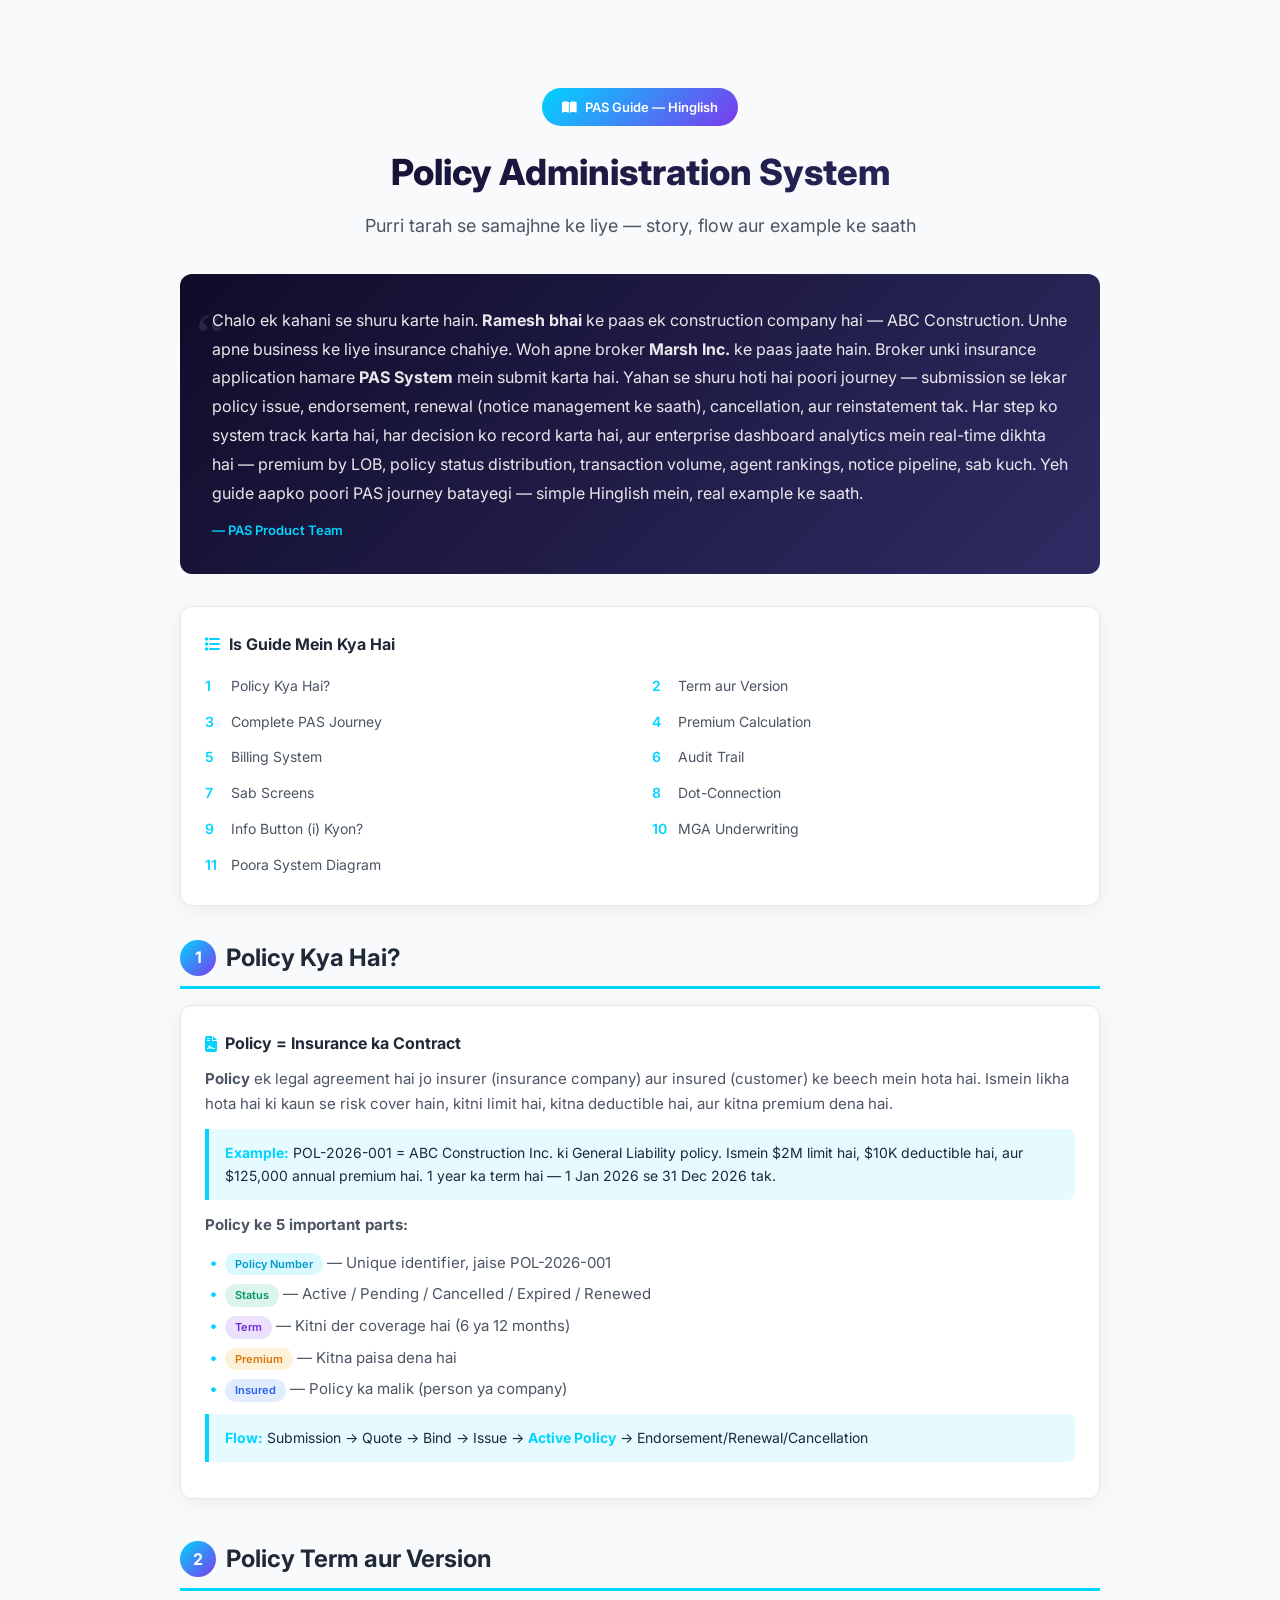
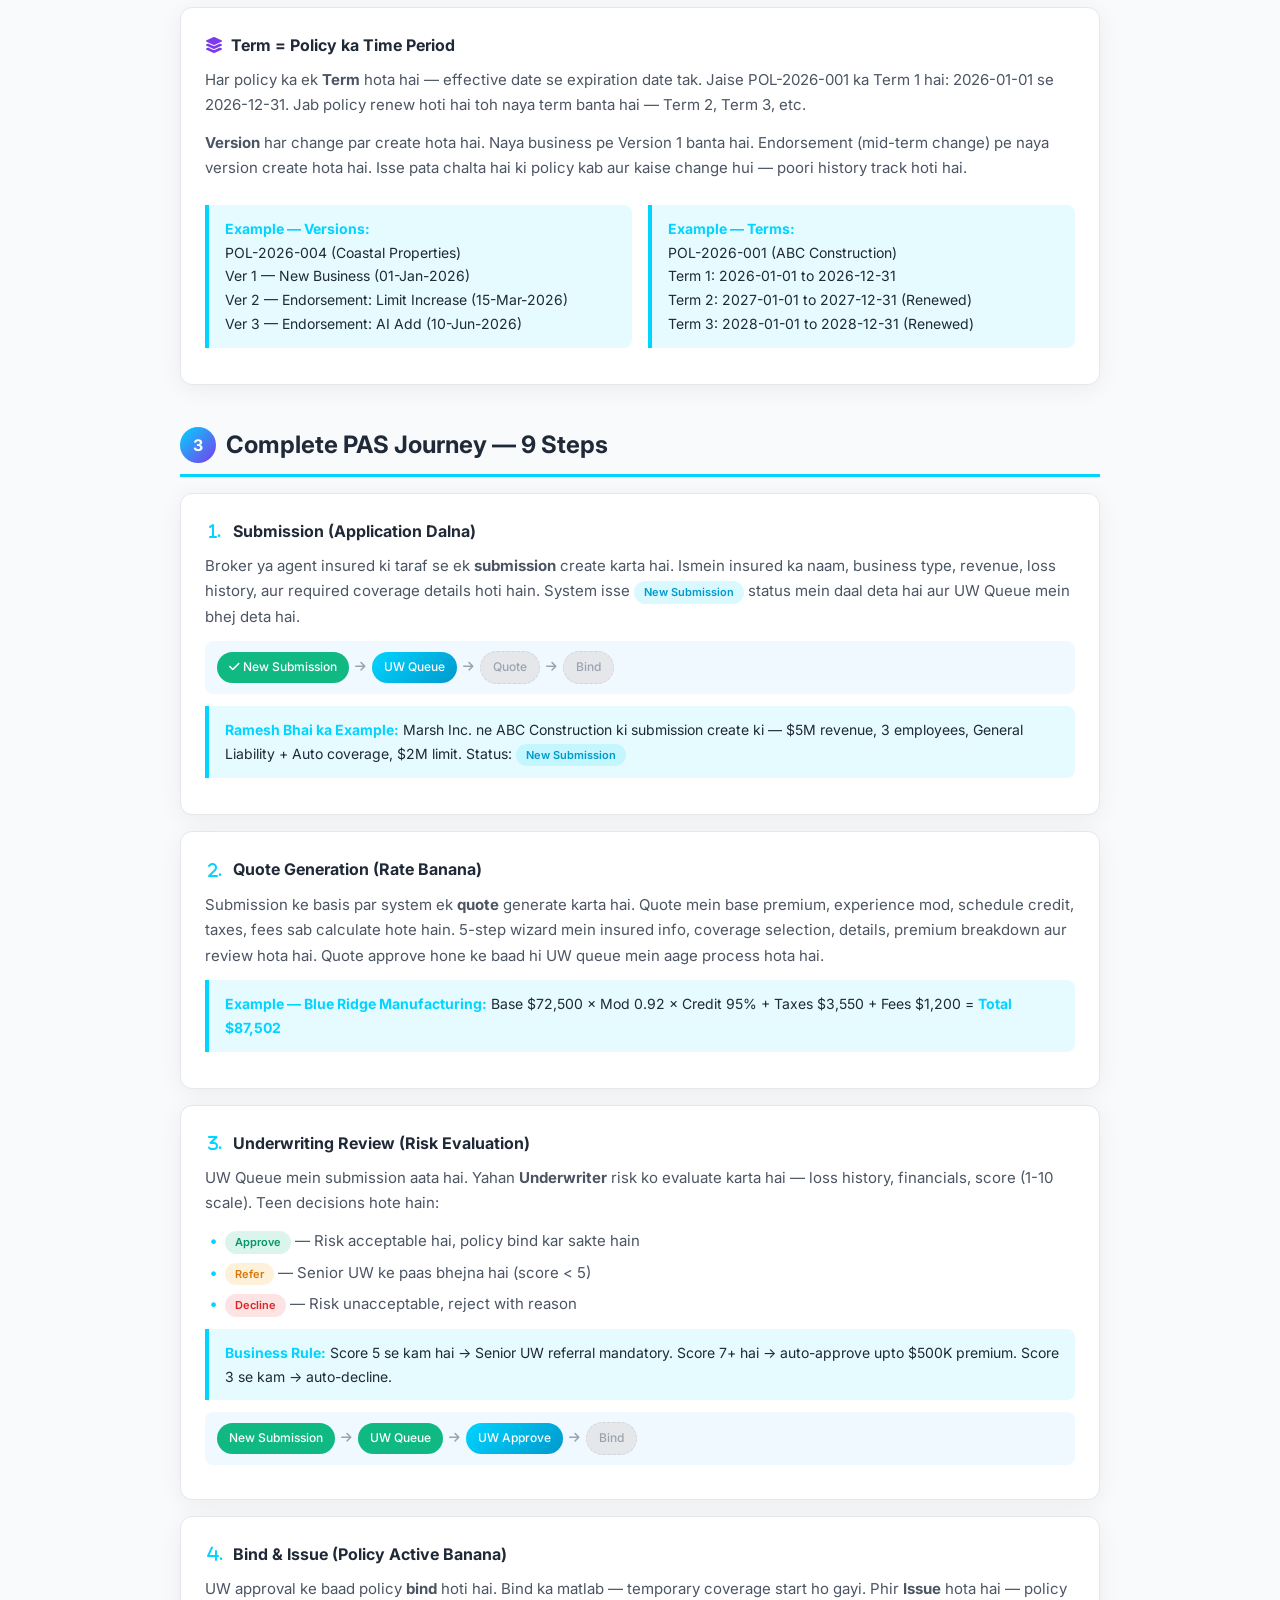
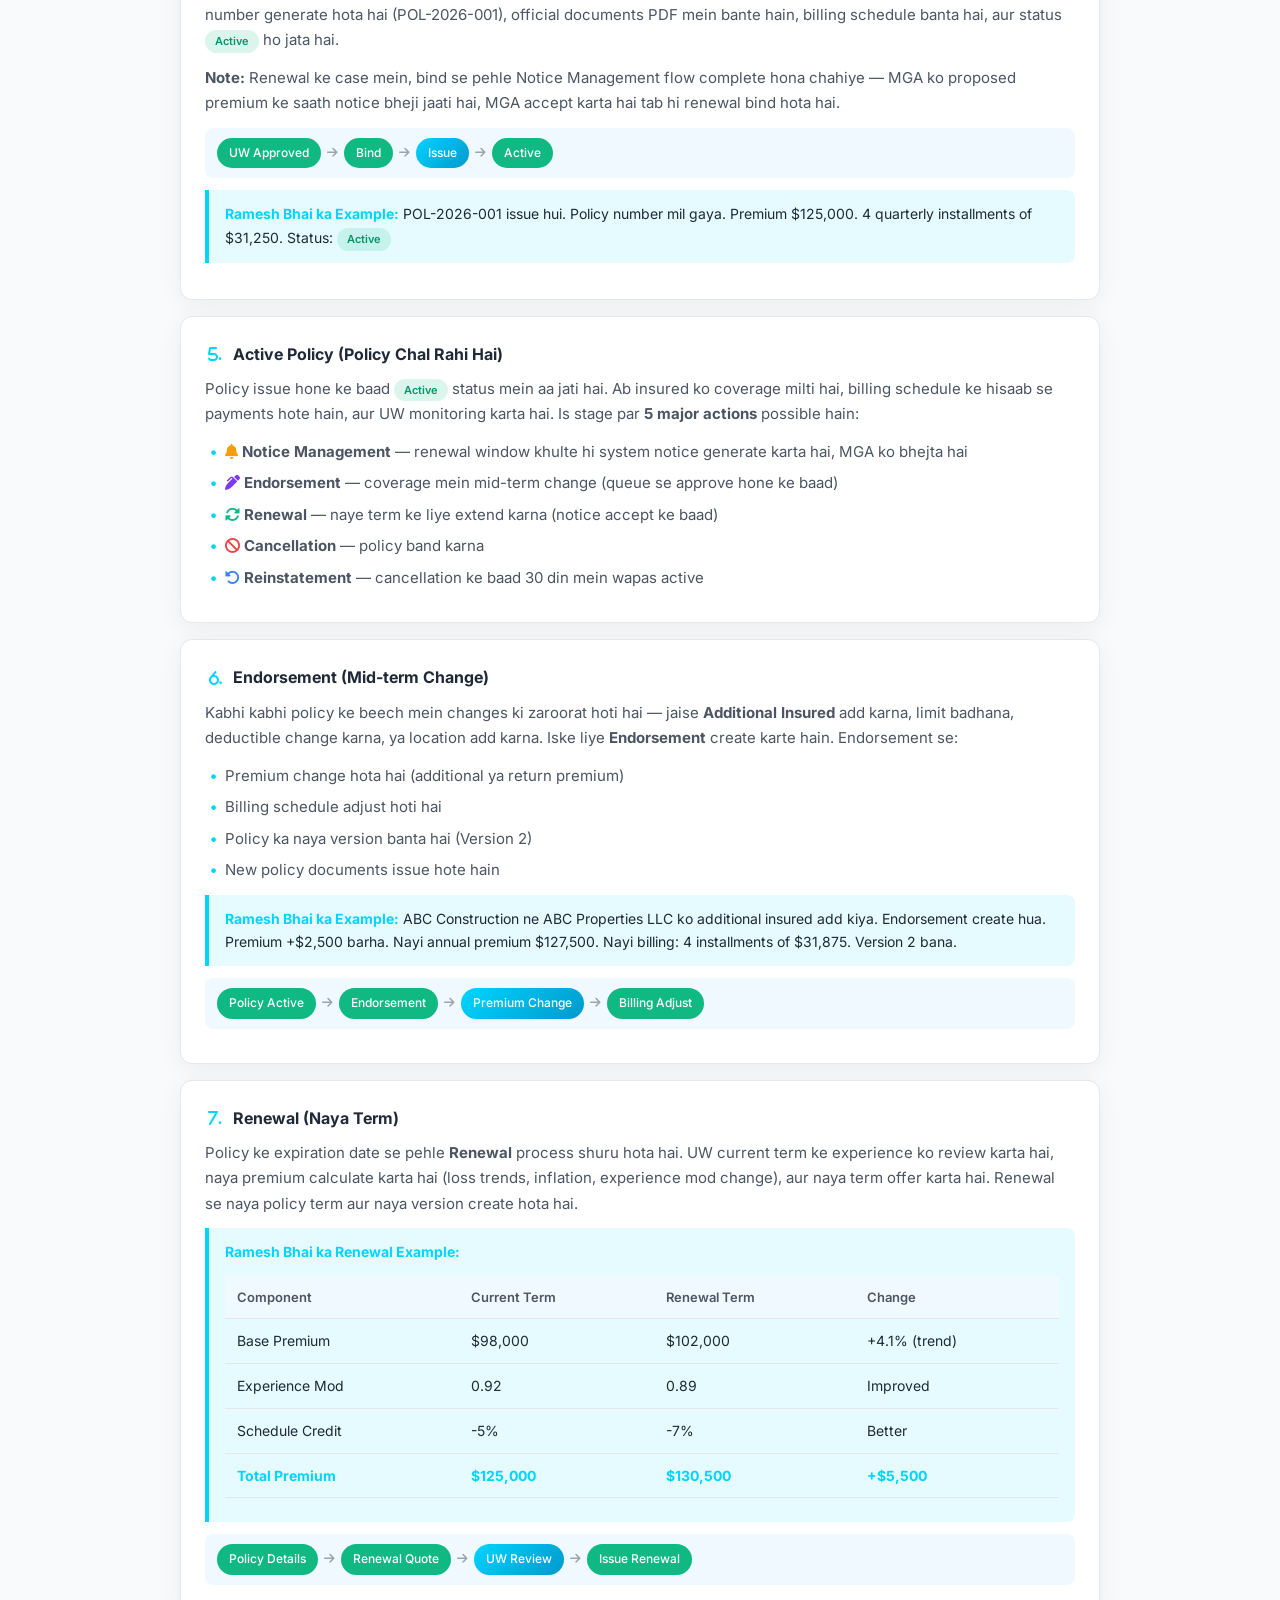
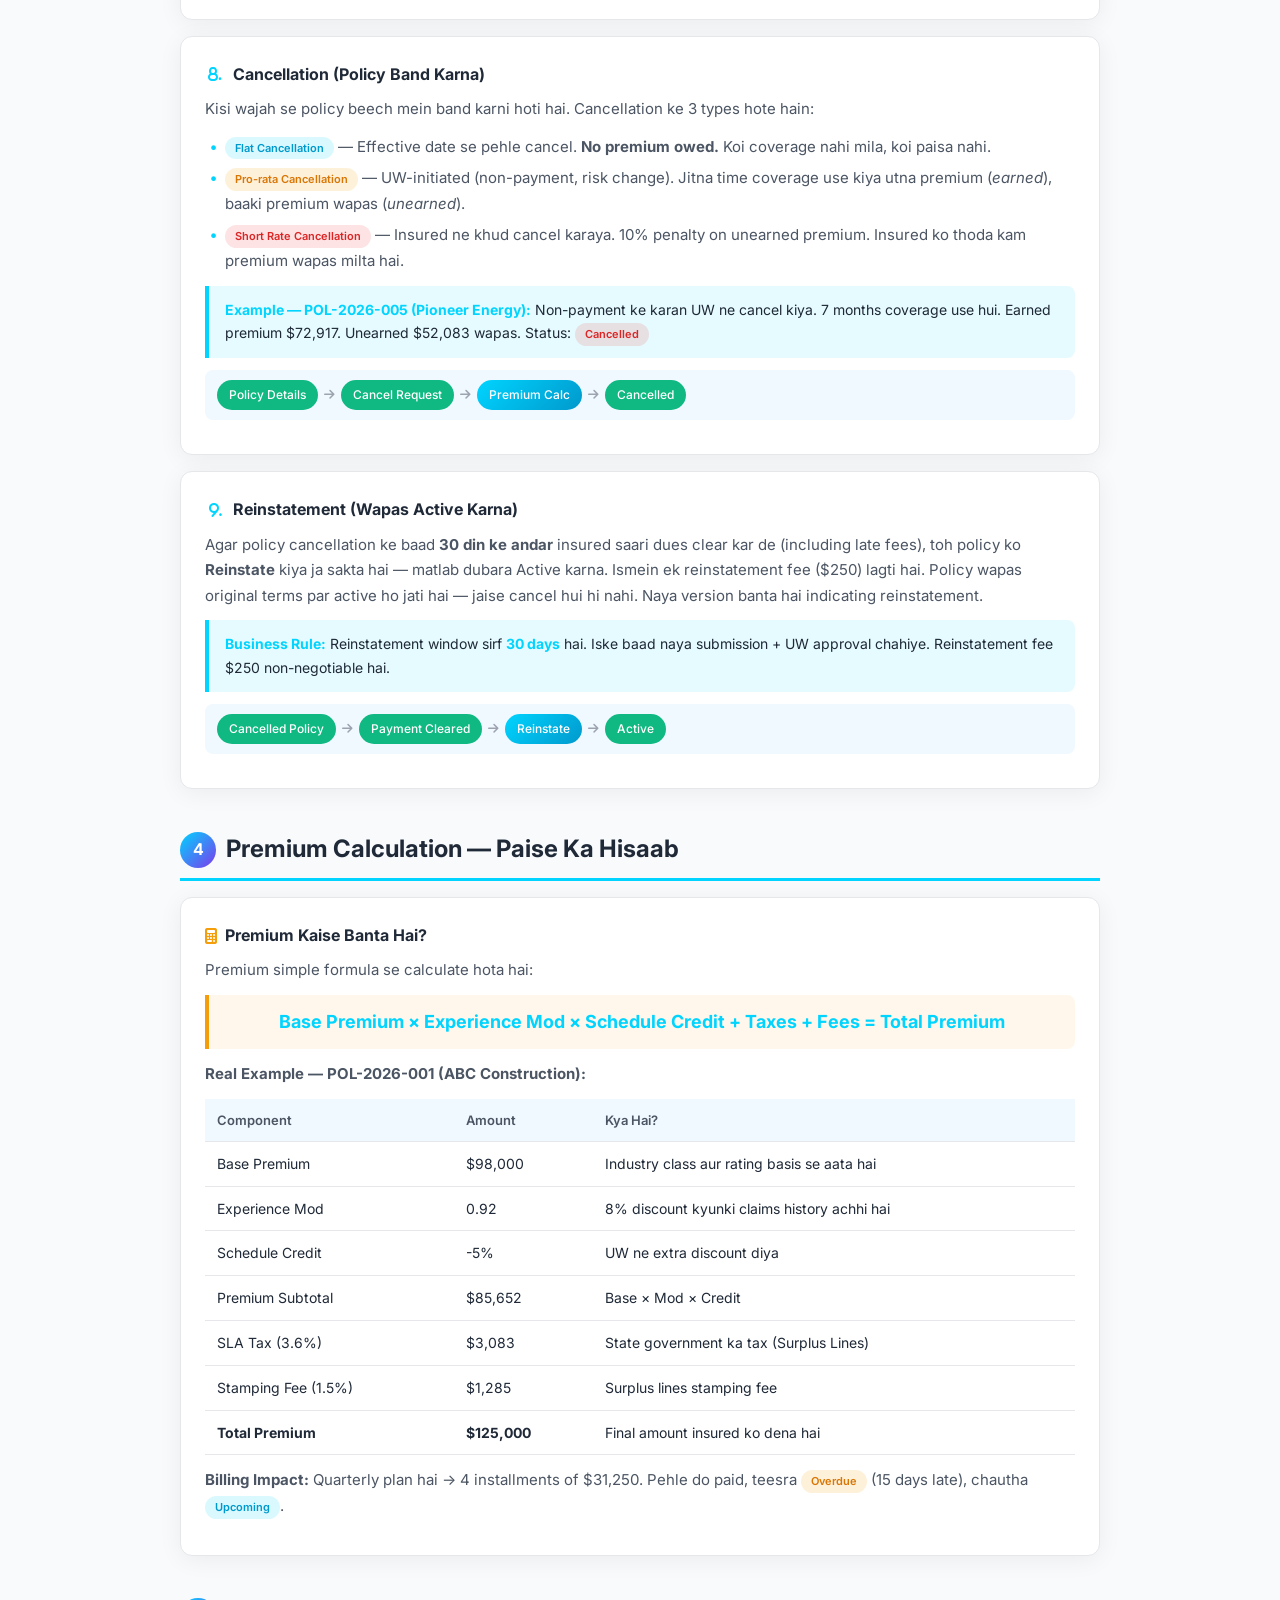
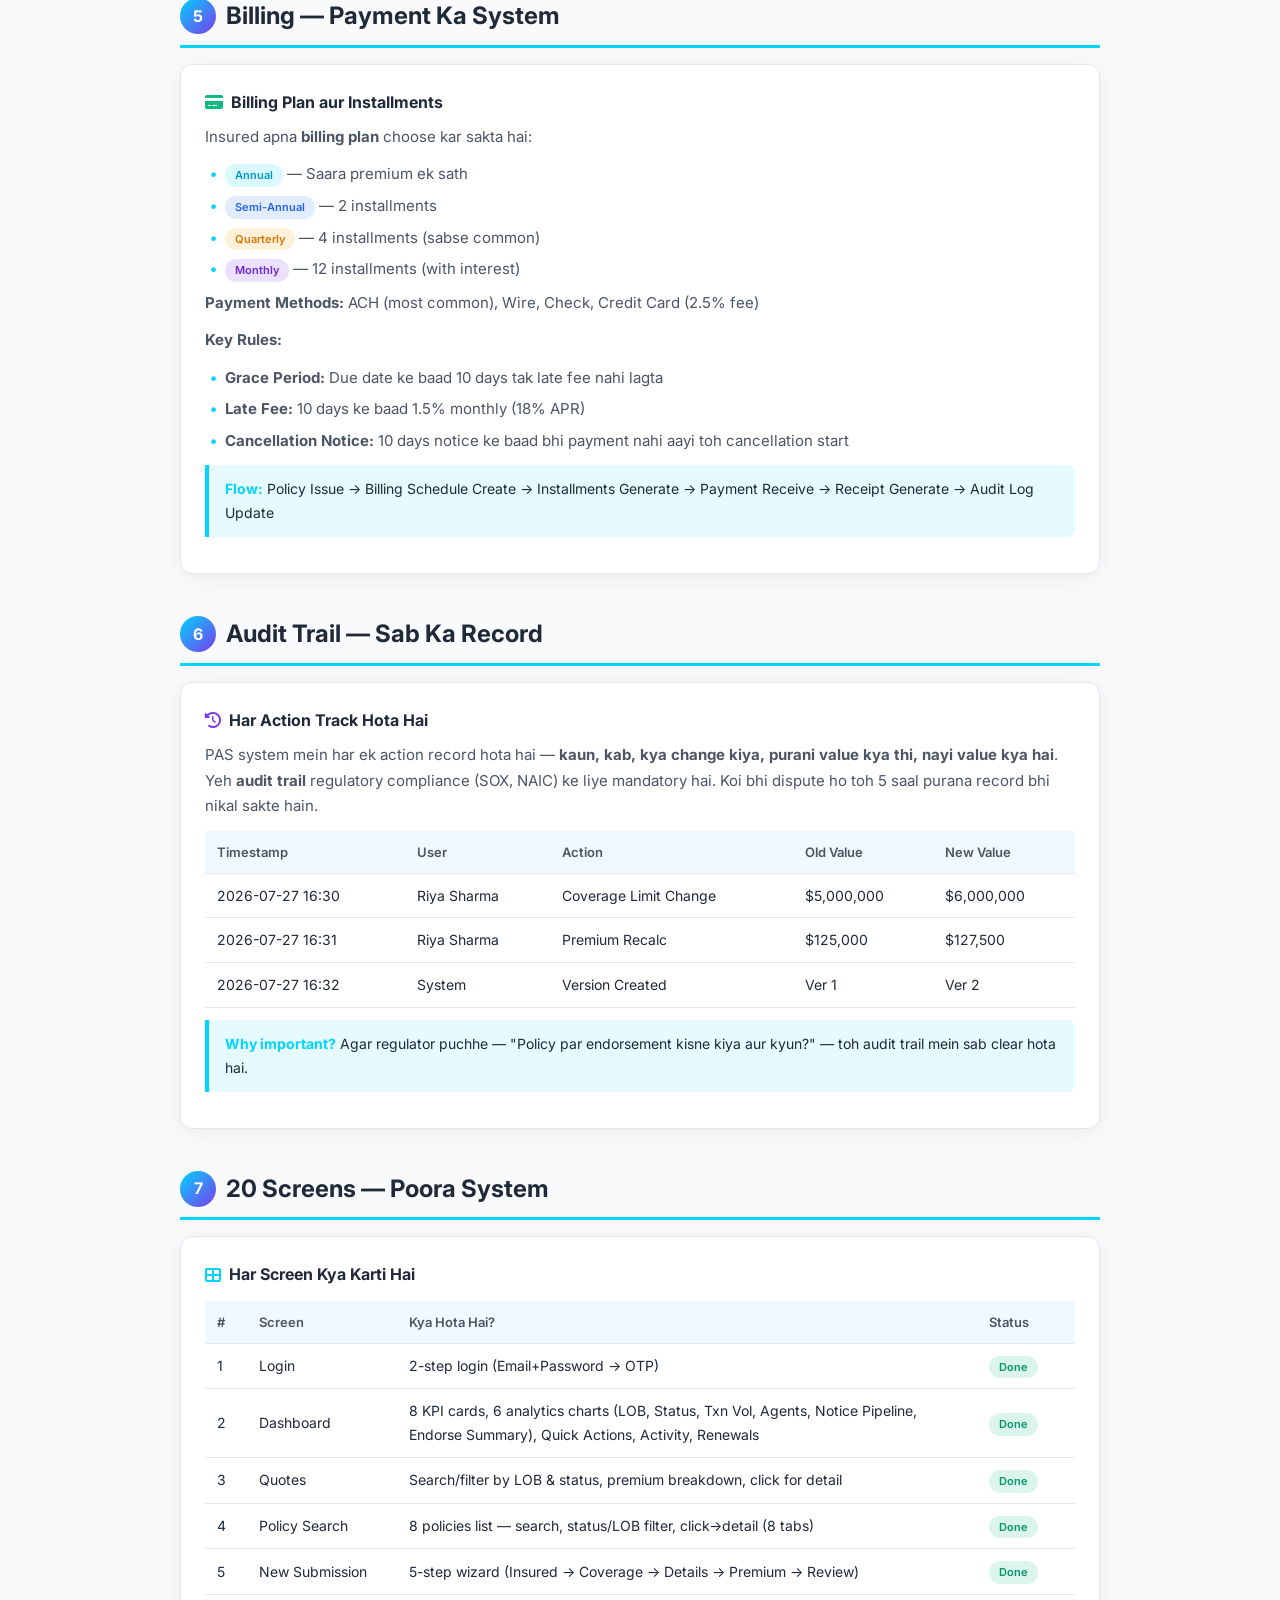
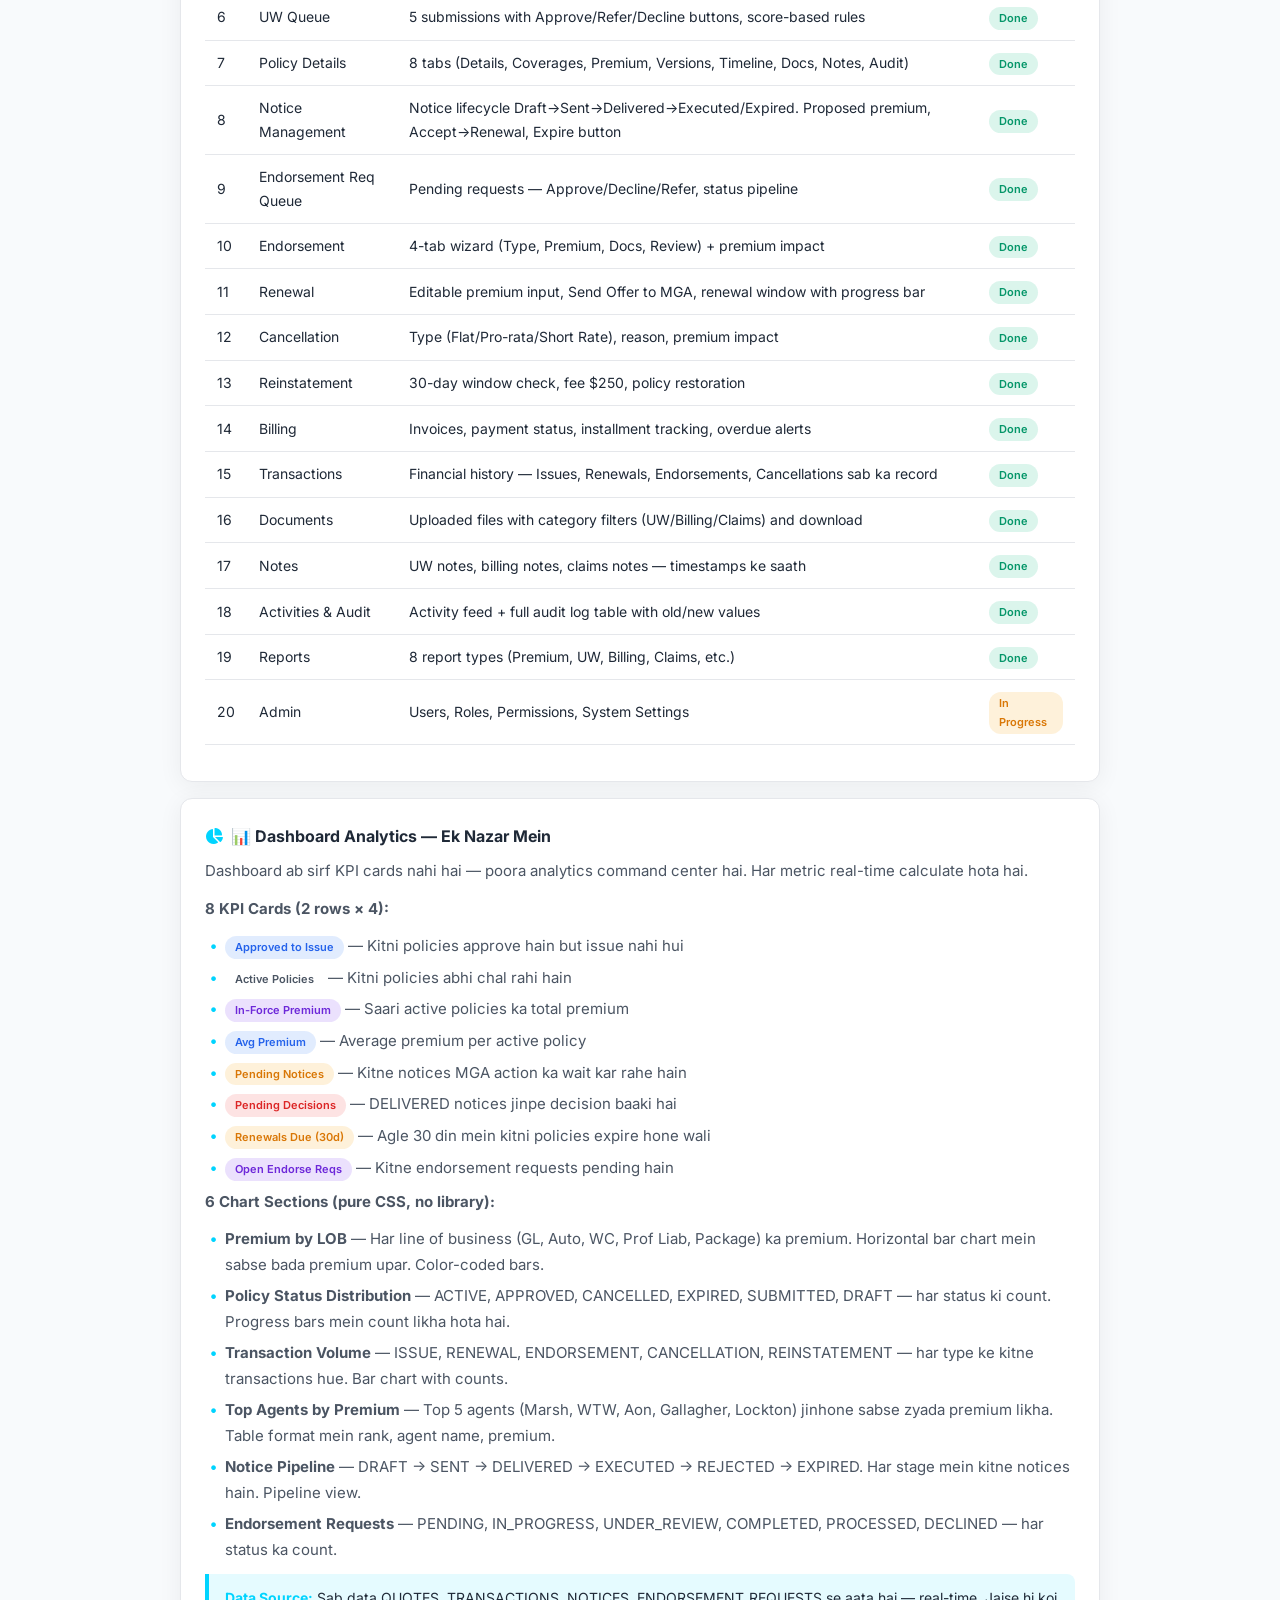
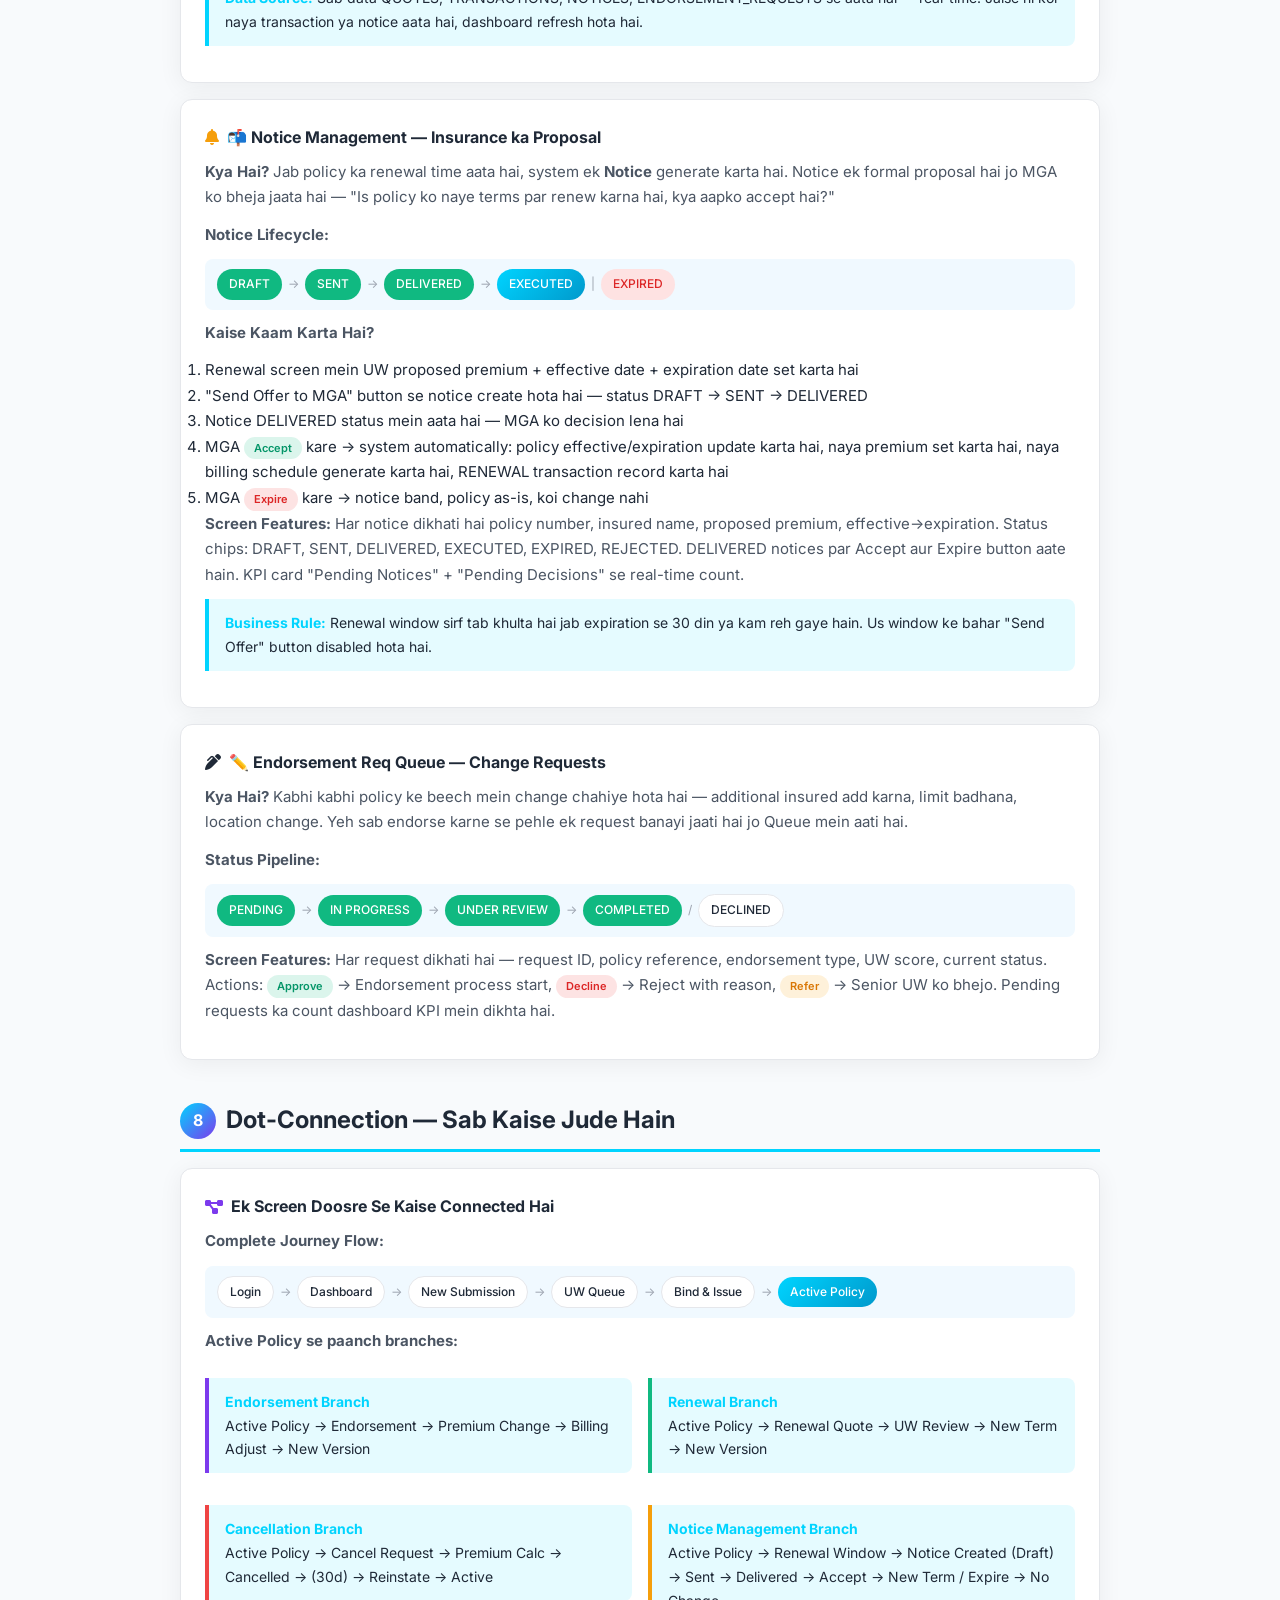
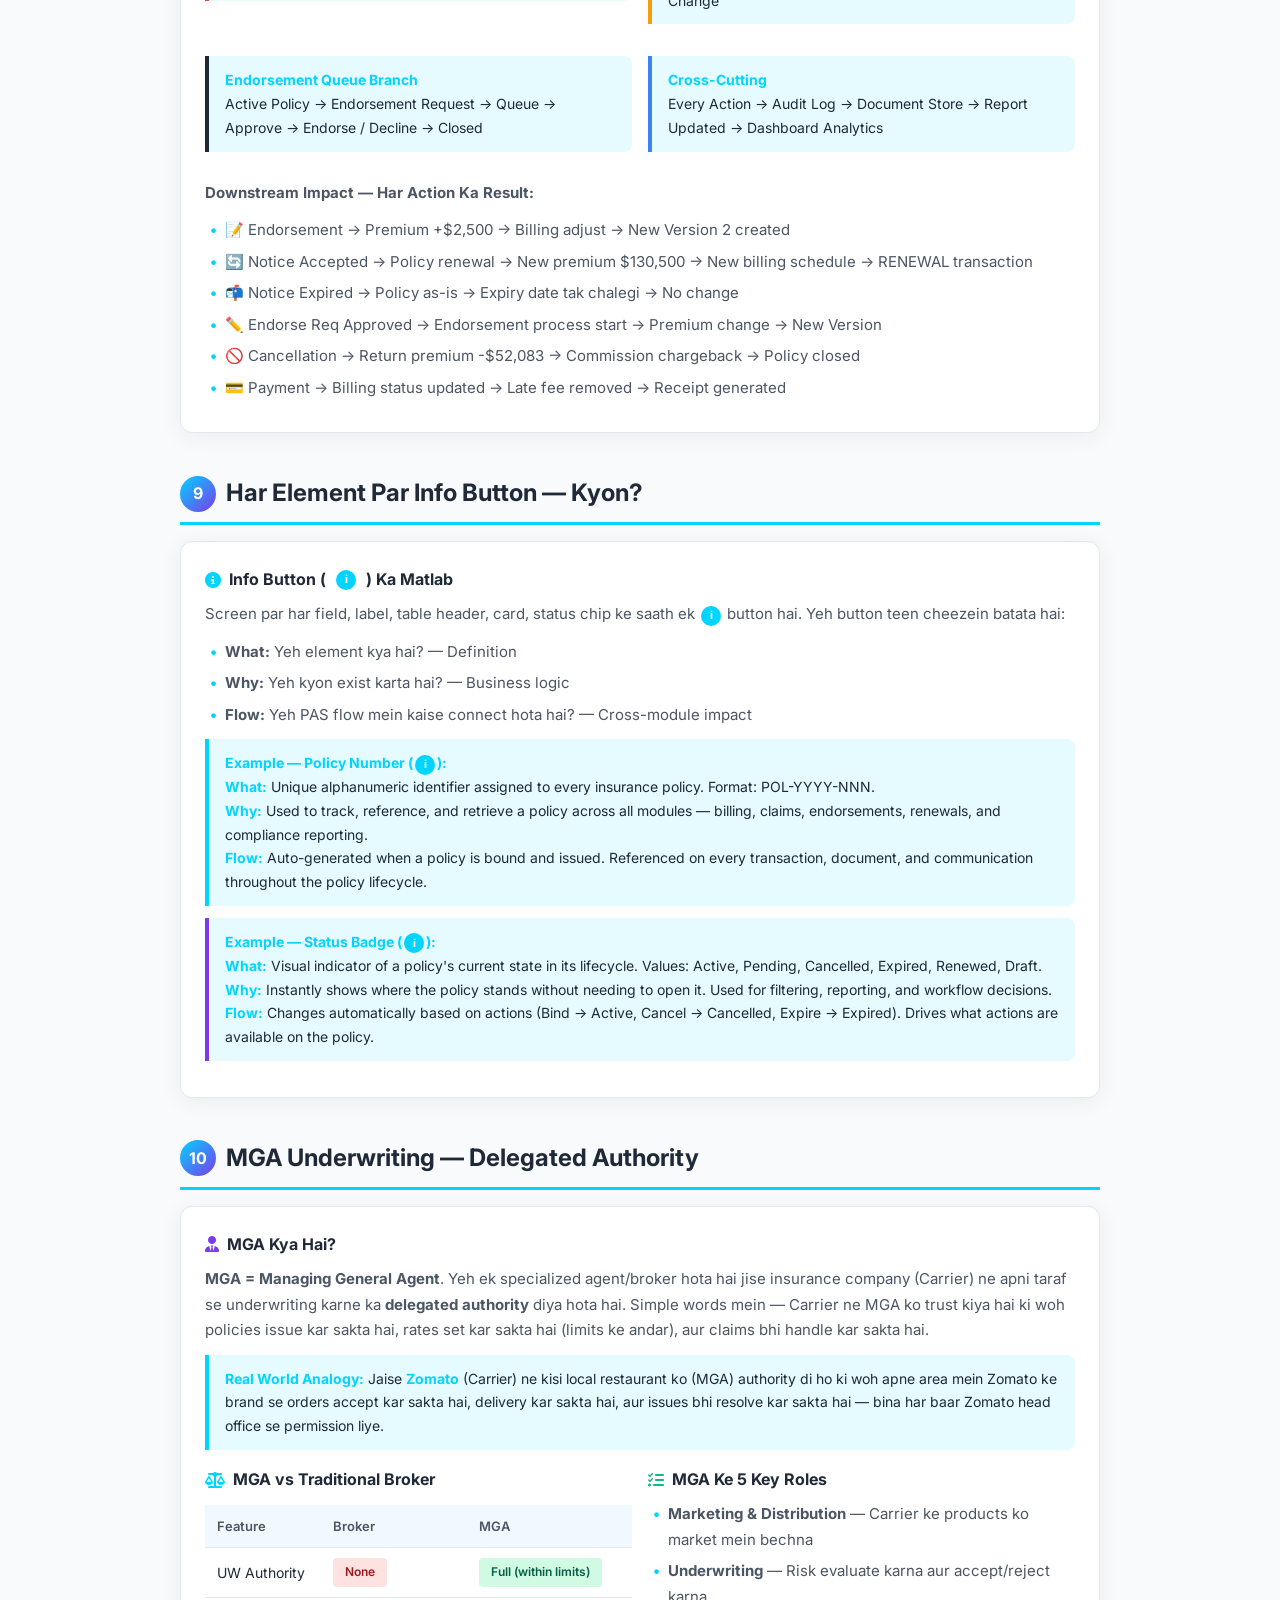
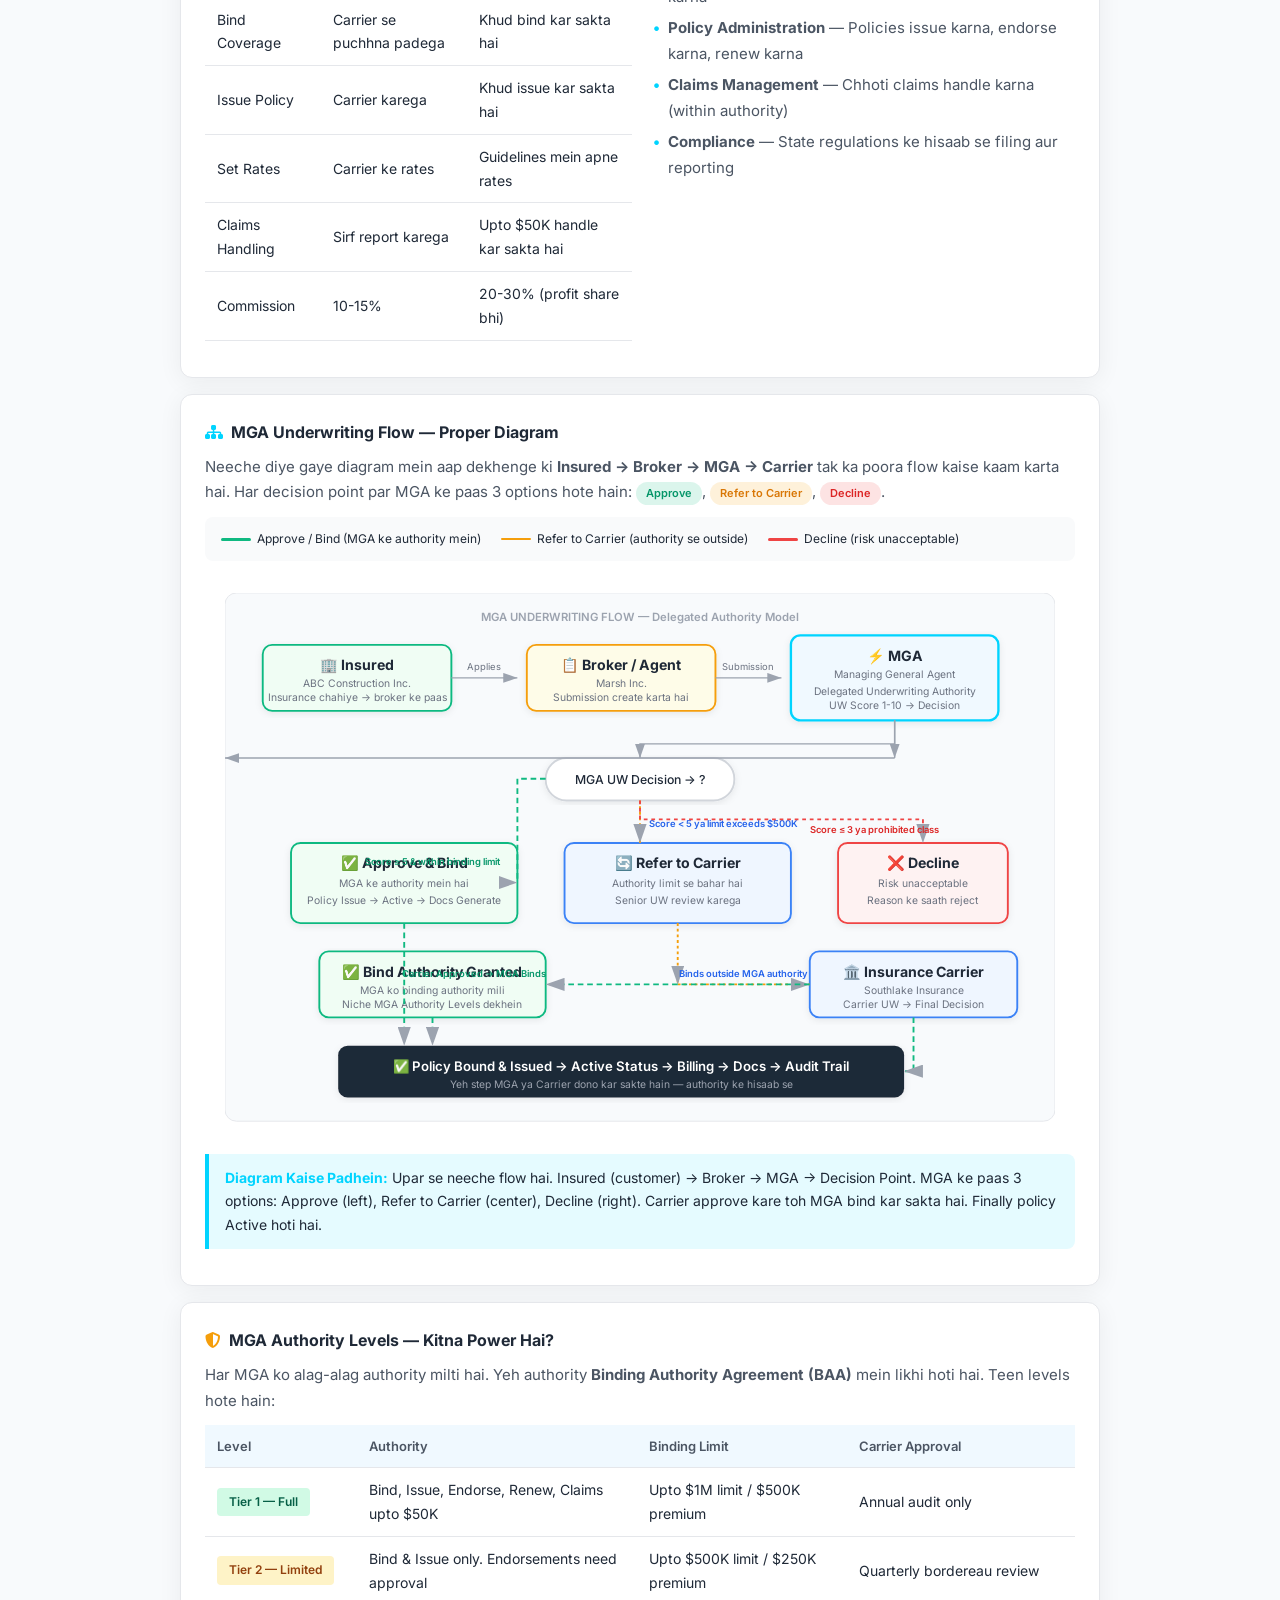
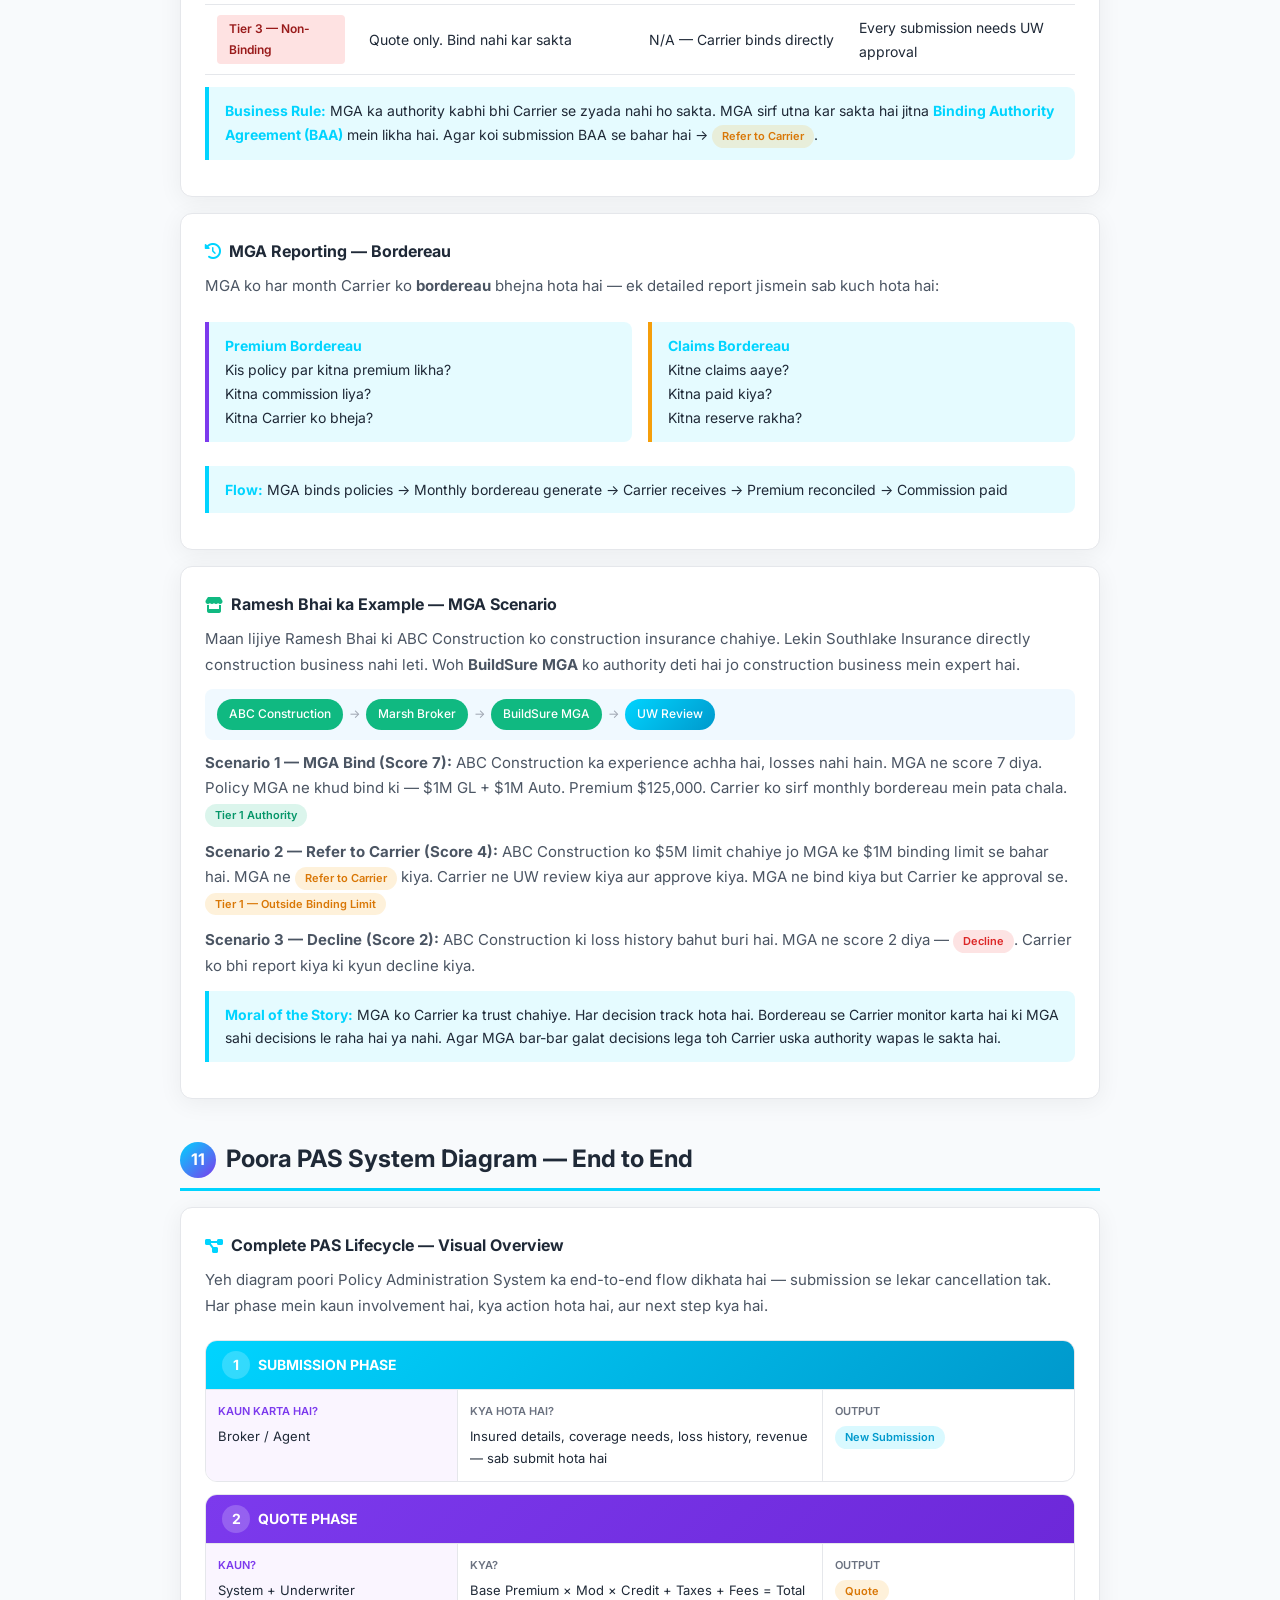
==== commit 450e620a: "modified wireframe" ====
--- a/documentation.html
+++ b/documentation.html
@@ -172,7 +172,7 @@
 
 <!-- ==================== STORY ==================== -->
 <div class="story-box">
-  <p>Chalo ek kahani se shuru karte hain. <strong>Ramesh bhai</strong> ke paas ek construction company hai — ABC Construction. Unhe apne business ke liye insurance chahiye. Woh apne broker <strong>Marsh Inc.</strong> ke paas jaate hain. Broker unki insurance application hamare <strong>PAS System</strong> mein submit karta hai. Yahan se shuru hoti hai poori journey — submission se lekar policy issue, endorsement, renewal, aur kabhi kabhi cancellation tak. Har step ko system track karta hai, har decision ko record karta hai, aur har change ko audit karta hai. Yeh guide aapko poori PAS journey batayegi — simple Hinglish mein, real example ke saath.</p>
+  <p>Chalo ek kahani se shuru karte hain. <strong>Ramesh bhai</strong> ke paas ek construction company hai — ABC Construction. Unhe apne business ke liye insurance chahiye. Woh apne broker <strong>Marsh Inc.</strong> ke paas jaate hain. Broker unki insurance application hamare <strong>PAS System</strong> mein submit karta hai. Yahan se shuru hoti hai poori journey — submission se lekar policy issue, endorsement, renewal (notice management ke saath), cancellation, aur reinstatement tak. Har step ko system track karta hai, har decision ko record karta hai, aur enterprise dashboard analytics mein real-time dikhta hai — premium by LOB, policy status distribution, transaction volume, agent rankings, notice pipeline, sab kuch. Yeh guide aapko poori PAS journey batayegi — simple Hinglish mein, real example ke saath.</p>
   <div class="author">— PAS Product Team</div>
 </div>
 
@@ -283,6 +283,7 @@
 <div class="card">
 <h4><i class="fas fa-fw" style="color:var(--accent);">4.</i> Bind &amp; Issue (Policy Active Banana)</h4>
 <p>UW approval ke baad policy <strong>bind</strong> hoti hai. Bind ka matlab — temporary coverage start ho gayi. Phir <strong>Issue</strong> hota hai — policy number generate hota hai (POL-2026-001), official documents PDF mein bante hain, billing schedule banta hai, aur status <span class="tag tag-green">Active</span> ho jata hai.</p>
+<p><strong>Note:</strong> Renewal ke case mein, bind se pehle Notice Management flow complete hona chahiye — MGA ko proposed premium ke saath notice bheji jaati hai, MGA accept karta hai tab hi renewal bind hota hai.</p>
 <div class="flow-row">
   <span class="step done">UW Approved</span>
   <span class="arrow"><i class="fas fa-arrow-right"></i></span>
@@ -298,11 +299,13 @@
 <!-- Step 5 -->
 <div class="card">
 <h4><i class="fas fa-fw" style="color:var(--accent);">5.</i> Active Policy (Policy Chal Rahi Hai)</h4>
-<p>Policy issue hone ke baad <span class="tag tag-green">Active</span> status mein aa jati hai. Ab insured ko coverage milti hai, billing schedule ke hisaab se payments hote hain, aur UW monitoring karta hai. Is stage par 3 major actions possible hain:</p>
+<p>Policy issue hone ke baad <span class="tag tag-green">Active</span> status mein aa jati hai. Ab insured ko coverage milti hai, billing schedule ke hisaab se payments hote hain, aur UW monitoring karta hai. Is stage par <strong>5 major actions</strong> possible hain:</p>
 <ul>
-  <li><i class="fas fa-pen-alt" style="color:var(--secondary);"></i> <strong>Endorsement</strong> — coverage mein mid-term change</li>
-  <li><i class="fas fa-sync-alt" style="color:var(--success);"></i> <strong>Renewal</strong> — naye term ke liye extend karna</li>
+  <li><i class="fas fa-bell" style="color:var(--warning);"></i> <strong>Notice Management</strong> — renewal window khulte hi system notice generate karta hai, MGA ko bhejta hai</li>
+  <li><i class="fas fa-pen-alt" style="color:var(--secondary);"></i> <strong>Endorsement</strong> — coverage mein mid-term change (queue se approve hone ke baad)</li>
+  <li><i class="fas fa-sync-alt" style="color:var(--success);"></i> <strong>Renewal</strong> — naye term ke liye extend karna (notice accept ke baad)</li>
   <li><i class="fas fa-ban" style="color:var(--danger);"></i> <strong>Cancellation</strong> — policy band karna</li>
+  <li><i class="fas fa-undo-alt" style="color:var(--info);"></i> <strong>Reinstatement</strong> — cancellation ke baad 30 din mein wapas active</li>
 </ul>
 </div>
 
@@ -455,28 +458,97 @@
 
 <!-- ==================== 7. SCREENS ==================== -->
 <div class="section" id="p7">
-<h2><span class="num">7</span> 16 Screens — Poora System</h2>
+<h2><span class="num">7</span> 20 Screens — Poora System</h2>
 <div class="card">
   <h4><i class="fas fa-th-large" style="color:var(--accent);"></i> Har Screen Kya Karti Hai</h4>
   <table>
     <tr><th>#</th><th>Screen</th><th>Kya Hota Hai?</th><th>Status</th></tr>
     <tr><td>1</td><td>Login</td><td>2-step login (Email+Password → OTP)</td><td><span class="tag tag-green">Done</span></td></tr>
-    <tr><td>2</td><td>Dashboard</td><td>KPI cards, quick actions, recent activity, upcoming renewals</td><td><span class="tag tag-green">Done</span></td></tr>
-    <tr><td>3</td><td>Policy Search</td><td>8 policies list with search and status filters</td><td><span class="tag tag-green">Done</span></td></tr>
-    <tr><td>4</td><td>New Submission</td><td>5-step wizard (Insured → Coverage → Details → Premium → Review)</td><td><span class="tag tag-green">Done</span></td></tr>
-    <tr><td>5</td><td>UW Queue</td><td>5 submissions with Approve/Refer/Decline buttons</td><td><span class="tag tag-green">Done</span></td></tr>
-    <tr><td>6</td><td>Policy Details</td><td>8 tabs (Details, Coverages, Premium, Versions, Timeline, Docs, Notes, Audit)</td><td><span class="tag tag-green">Done</span></td></tr>
-    <tr><td>7</td><td>Endorsement</td><td>4-tab wizard (Type, Premium, Docs, Review) + premium impact</td><td><span class="tag tag-green">Done</span></td></tr>
-    <tr><td>8</td><td>Renewal</td><td>3 tabs (Quote Comparison, Forms, Approval)</td><td><span class="tag tag-green">Done</span></td></tr>
-    <tr><td>9</td><td>Cancellation</td><td>Type (Flat/Pro-rata/Short Rate), reason, premium impact</td><td><span class="tag tag-green">Done</span></td></tr>
-    <tr><td>10</td><td>Reinstatement</td><td>30-day window check, fee $250, policy restoration</td><td><span class="tag tag-green">Done</span></td></tr>
-    <tr><td>11</td><td>Billing</td><td>Invoices list, transactions, payment status tracking</td><td><span class="tag tag-green">Done</span></td></tr>
-    <tr><td>12</td><td>Documents</td><td>Uploaded files with category filters and download</td><td><span class="tag tag-green">Done</span></td></tr>
-    <tr><td>13</td><td>Notes</td><td>UW notes, billing notes, claims notes — with timestamps</td><td><span class="tag tag-green">Done</span></td></tr>
-    <tr><td>14</td><td>Activities &amp; Audit</td><td>Activity feed + full audit log table</td><td><span class="tag tag-green">Done</span></td></tr>
-    <tr><td>15</td><td>Reports</td><td>8 report types (Premium, UW, Billing, Claims, etc.)</td><td><span class="tag tag-green">Done</span></td></tr>
-    <tr><td>16</td><td>Admin</td><td>Users, Roles, Permissions, System Settings</td><td><span class="tag tag-yellow">In Progress</span></td></tr>
-  </table>
+    <tr><td>2</td><td>Dashboard</td><td>8 KPI cards, 6 analytics charts (LOB, Status, Txn Vol, Agents, Notice Pipeline, Endorse Summary), Quick Actions, Activity, Renewals</td><td><span class="tag tag-green">Done</span></td></tr>
+    <tr><td>3</td><td>Quotes</td><td>Search/filter by LOB &amp; status, premium breakdown, click for detail</td><td><span class="tag tag-green">Done</span></td></tr>
+    <tr><td>4</td><td>Policy Search</td><td>8 policies list — search, status/LOB filter, click→detail (8 tabs)</td><td><span class="tag tag-green">Done</span></td></tr>
+    <tr><td>5</td><td>New Submission</td><td>5-step wizard (Insured → Coverage → Details → Premium → Review)</td><td><span class="tag tag-green">Done</span></td></tr>
+    <tr><td>6</td><td>UW Queue</td><td>5 submissions with Approve/Refer/Decline buttons, score-based rules</td><td><span class="tag tag-green">Done</span></td></tr>
+    <tr><td>7</td><td>Policy Details</td><td>8 tabs (Details, Coverages, Premium, Versions, Timeline, Docs, Notes, Audit)</td><td><span class="tag tag-green">Done</span></td></tr>
+    <tr><td>8</td><td>Notice Management</td><td>Notice lifecycle Draft→Sent→Delivered→Executed/Expired. Proposed premium, Accept→Renewal, Expire button</td><td><span class="tag tag-green">Done</span></td></tr>
+    <tr><td>9</td><td>Endorsement Req Queue</td><td>Pending requests — Approve/Decline/Refer, status pipeline</td><td><span class="tag tag-green">Done</span></td></tr>
+    <tr><td>10</td><td>Endorsement</td><td>4-tab wizard (Type, Premium, Docs, Review) + premium impact</td><td><span class="tag tag-green">Done</span></td></tr>
+    <tr><td>11</td><td>Renewal</td><td>Editable premium input, Send Offer to MGA, renewal window with progress bar</td><td><span class="tag tag-green">Done</span></td></tr>
+    <tr><td>12</td><td>Cancellation</td><td>Type (Flat/Pro-rata/Short Rate), reason, premium impact</td><td><span class="tag tag-green">Done</span></td></tr>
+    <tr><td>13</td><td>Reinstatement</td><td>30-day window check, fee $250, policy restoration</td><td><span class="tag tag-green">Done</span></td></tr>
+    <tr><td>14</td><td>Billing</td><td>Invoices, payment status, installment tracking, overdue alerts</td><td><span class="tag tag-green">Done</span></td></tr>
+    <tr><td>15</td><td>Transactions</td><td>Financial history — Issues, Renewals, Endorsements, Cancellations sab ka record</td><td><span class="tag tag-green">Done</span></td></tr>
+    <tr><td>16</td><td>Documents</td><td>Uploaded files with category filters (UW/Billing/Claims) and download</td><td><span class="tag tag-green">Done</span></td></tr>
+    <tr><td>17</td><td>Notes</td><td>UW notes, billing notes, claims notes — timestamps ke saath</td><td><span class="tag tag-green">Done</span></td></tr>
+    <tr><td>18</td><td>Activities &amp; Audit</td><td>Activity feed + full audit log table with old/new values</td><td><span class="tag tag-green">Done</span></td></tr>
+    <tr><td>19</td><td>Reports</td><td>8 report types (Premium, UW, Billing, Claims, etc.)</td><td><span class="tag tag-green">Done</span></td></tr>
+    <tr><td>20</td><td>Admin</td><td>Users, Roles, Permissions, System Settings</td><td><span class="tag tag-yellow">In Progress</span></td></tr>
+</table>
+  </div>
+
+<div class="card">
+<h4><i class="fas fa-chart-pie" style="color:var(--accent);"></i> 📊 Dashboard Analytics — Ek Nazar Mein</h4>
+<p>Dashboard ab sirf KPI cards nahi hai — poora analytics command center hai. Har metric real-time calculate hota hai.</p>
+<p><strong>8 KPI Cards (2 rows × 4):</strong></p>
+<ul>
+  <li><span class="tag tag-info">Approved to Issue</span> — Kitni policies approve hain but issue nahi hui</li>
+  <li><span class="tag tag-success">Active Policies</span> — Kitni policies abhi chal rahi hain</li>
+  <li><span class="tag tag-purple">In-Force Premium</span> — Saari active policies ka total premium</li>
+  <li><span class="tag tag-info">Avg Premium</span> — Average premium per active policy</li>
+  <li><span class="tag tag-yellow">Pending Notices</span> — Kitne notices MGA action ka wait kar rahe hain</li>
+  <li><span class="tag tag-red">Pending Decisions</span> — DELIVERED notices jinpe decision baaki hai</li>
+  <li><span class="tag tag-yellow">Renewals Due (30d)</span> — Agle 30 din mein kitni policies expire hone wali</li>
+  <li><span class="tag tag-purple">Open Endorse Reqs</span> — Kitne endorsement requests pending hain</li>
+</ul>
+<p><strong>6 Chart Sections (pure CSS, no library):</strong></p>
+<ul>
+  <li><strong>Premium by LOB</strong> — Har line of business (GL, Auto, WC, Prof Liab, Package) ka premium. Horizontal bar chart mein sabse bada premium upar. Color-coded bars.</li>
+  <li><strong>Policy Status Distribution</strong> — ACTIVE, APPROVED, CANCELLED, EXPIRED, SUBMITTED, DRAFT — har status ki count. Progress bars mein count likha hota hai.</li>
+  <li><strong>Transaction Volume</strong> — ISSUE, RENEWAL, ENDORSEMENT, CANCELLATION, REINSTATEMENT — har type ke kitne transactions hue. Bar chart with counts.</li>
+  <li><strong>Top Agents by Premium</strong> — Top 5 agents (Marsh, WTW, Aon, Gallagher, Lockton) jinhone sabse zyada premium likha. Table format mein rank, agent name, premium.</li>
+  <li><strong>Notice Pipeline</strong> — DRAFT → SENT → DELIVERED → EXECUTED → REJECTED → EXPIRED. Har stage mein kitne notices hain. Pipeline view.</li>
+  <li><strong>Endorsement Requests</strong> — PENDING, IN_PROGRESS, UNDER_REVIEW, COMPLETED, PROCESSED, DECLINED — har status ka count.</li>
+</ul>
+<div class="highlight"><strong>Data Source:</strong> Sab data QUOTES, TRANSACTIONS, NOTICES, ENDORSEMENT_REQUESTS se aata hai — real-time. Jaise hi koi naya transaction ya notice aata hai, dashboard refresh hota hai.</div>
+</div>
+
+<div class="card">
+<h4><i class="fas fa-bell" style="color:var(--warning);"></i> 📬 Notice Management — Insurance ka Proposal</h4>
+<p><strong>Kya Hai?</strong> Jab policy ka renewal time aata hai, system ek <strong>Notice</strong> generate karta hai. Notice ek formal proposal hai jo MGA ko bheja jaata hai — "Is policy ko naye terms par renew karna hai, kya aapko accept hai?"</p>
+<p><strong>Notice Lifecycle:</strong></p>
+<div class="flow-row">
+  <span class="step done">DRAFT</span><span class="arrow">→</span>
+  <span class="step done">SENT</span><span class="arrow">→</span>
+  <span class="step done">DELIVERED</span><span class="arrow">→</span>
+  <span class="step current">EXECUTED</span>
+  <span class="arrow">|</span>
+  <span class="step" style="background:#fee2e2;color:#dc2626;border:none;">EXPIRED</span>
+</div>
+<p><strong>Kaise Kaam Karta Hai?</strong></p>
+<ol>
+  <li>Renewal screen mein UW proposed premium + effective date + expiration date set karta hai</li>
+  <li>"Send Offer to MGA" button se notice create hota hai — status DRAFT → SENT → DELIVERED</li>
+  <li>Notice DELIVERED status mein aata hai — MGA ko decision lena hai</li>
+  <li>MGA <span class="tag tag-green">Accept</span> kare → system automatically: policy effective/expiration update karta hai, naya premium set karta hai, naya billing schedule generate karta hai, RENEWAL transaction record karta hai</li>
+  <li>MGA <span class="tag tag-red">Expire</span> kare → notice band, policy as-is, koi change nahi</li>
+</ol>
+<p><strong>Screen Features:</strong> Har notice dikhati hai policy number, insured name, proposed premium, effective→expiration. Status chips: DRAFT, SENT, DELIVERED, EXECUTED, EXPIRED, REJECTED. DELIVERED notices par Accept aur Expire button aate hain. KPI card "Pending Notices" + "Pending Decisions" se real-time count.</p>
+<div class="highlight"><strong>Business Rule:</strong> Renewal window sirf tab khulta hai jab expiration se 30 din ya kam reh gaye hain. Us window ke bahar "Send Offer" button disabled hota hai.</div>
+</div>
+
+<div class="card">
+<h4><i class="fas fa-pen-alt" style="color:var(--purple);"></i> ✏️ Endorsement Req Queue — Change Requests</h4>
+<p><strong>Kya Hai?</strong> Kabhi kabhi policy ke beech mein change chahiye hota hai — additional insured add karna, limit badhana, location change. Yeh sab endorse karne se pehle ek request banayi jaati hai jo Queue mein aati hai.</p>
+<p><strong>Status Pipeline:</strong></p>
+<div class="flow-row">
+  <span class="step done">PENDING</span><span class="arrow">→</span>
+  <span class="step done">IN PROGRESS</span><span class="arrow">→</span>
+  <span class="step done">UNDER REVIEW</span><span class="arrow">→</span>
+  <span class="step done">COMPLETED</span>
+  <span class="arrow">/</span>
+  <span class="step">DECLINED</span>
+</div>
+<p><strong>Screen Features:</strong> Har request dikhati hai — request ID, policy reference, endorsement type, UW score, current status. Actions: <span class="tag tag-green">Approve</span> → Endorsement process start, <span class="tag tag-red">Decline</span> → Reject with reason, <span class="tag tag-yellow">Refer</span> → Senior UW ko bhejo. Pending requests ka count dashboard KPI mein dikhta hai.</p>
 </div>
 </div>
 
@@ -494,7 +566,7 @@
     <span class="step">Bind &amp; Issue</span><span class="arrow">→</span>
     <span class="step current">Active Policy</span>
   </div>
-  <p><strong>Active Policy se teen branches:</strong></p>
+  <p><strong>Active Policy se paanch branches:</strong></p>
   <div class="cols">
     <div>
       <div class="highlight" style="border-left-color:var(--secondary);">
@@ -518,15 +590,32 @@
     </div>
     <div>
       <div class="highlight" style="border-left-color:var(--warning);">
+        <strong>Notice Management Branch</strong><br>
+        Active Policy → Renewal Window → Notice Created (Draft) → Sent → Delivered →
+        Accept → New Term / Expire → No Change
+      </div>
+    </div>
+  </div>
+  <div class="cols" style="margin-top:8px;">
+    <div>
+      <div class="highlight" style="border-left-color:var(--purple);">
+        <strong>Endorsement Queue Branch</strong><br>
+        Active Policy → Endorsement Request → Queue → Approve → Endorse / Decline → Closed
+      </div>
+    </div>
+    <div>
+      <div class="highlight" style="border-left-color:var(--info);">
         <strong>Cross-Cutting</strong><br>
-        Every Action → Audit Log → Document Store → Report Updated
+        Every Action → Audit Log → Document Store → Report Updated → Dashboard Analytics
       </div>
     </div>
   </div>
   <p style="margin-top:16px;"><strong>Downstream Impact — Har Action Ka Result:</strong></p>
   <ul>
     <li>📝 Endorsement → Premium +$2,500 → Billing adjust → New Version 2 created</li>
-    <li>🔄 Renewal → New Term 2 → New premium $130,500 → New billing schedule</li>
+    <li>🔄 Notice Accepted → Policy renewal → New premium $130,500 → New billing schedule → RENEWAL transaction</li>
+    <li>📬 Notice Expired → Policy as-is → Expiry date tak chalegi → No change</li>
+    <li>✏️ Endorse Req Approved → Endorsement process start → Premium change → New Version</li>
     <li>🚫 Cancellation → Return premium -$52,083 → Commission chargeback → Policy closed</li>
     <li>💳 Payment → Billing status updated → Late fee removed → Receipt generated</li>
   </ul>
